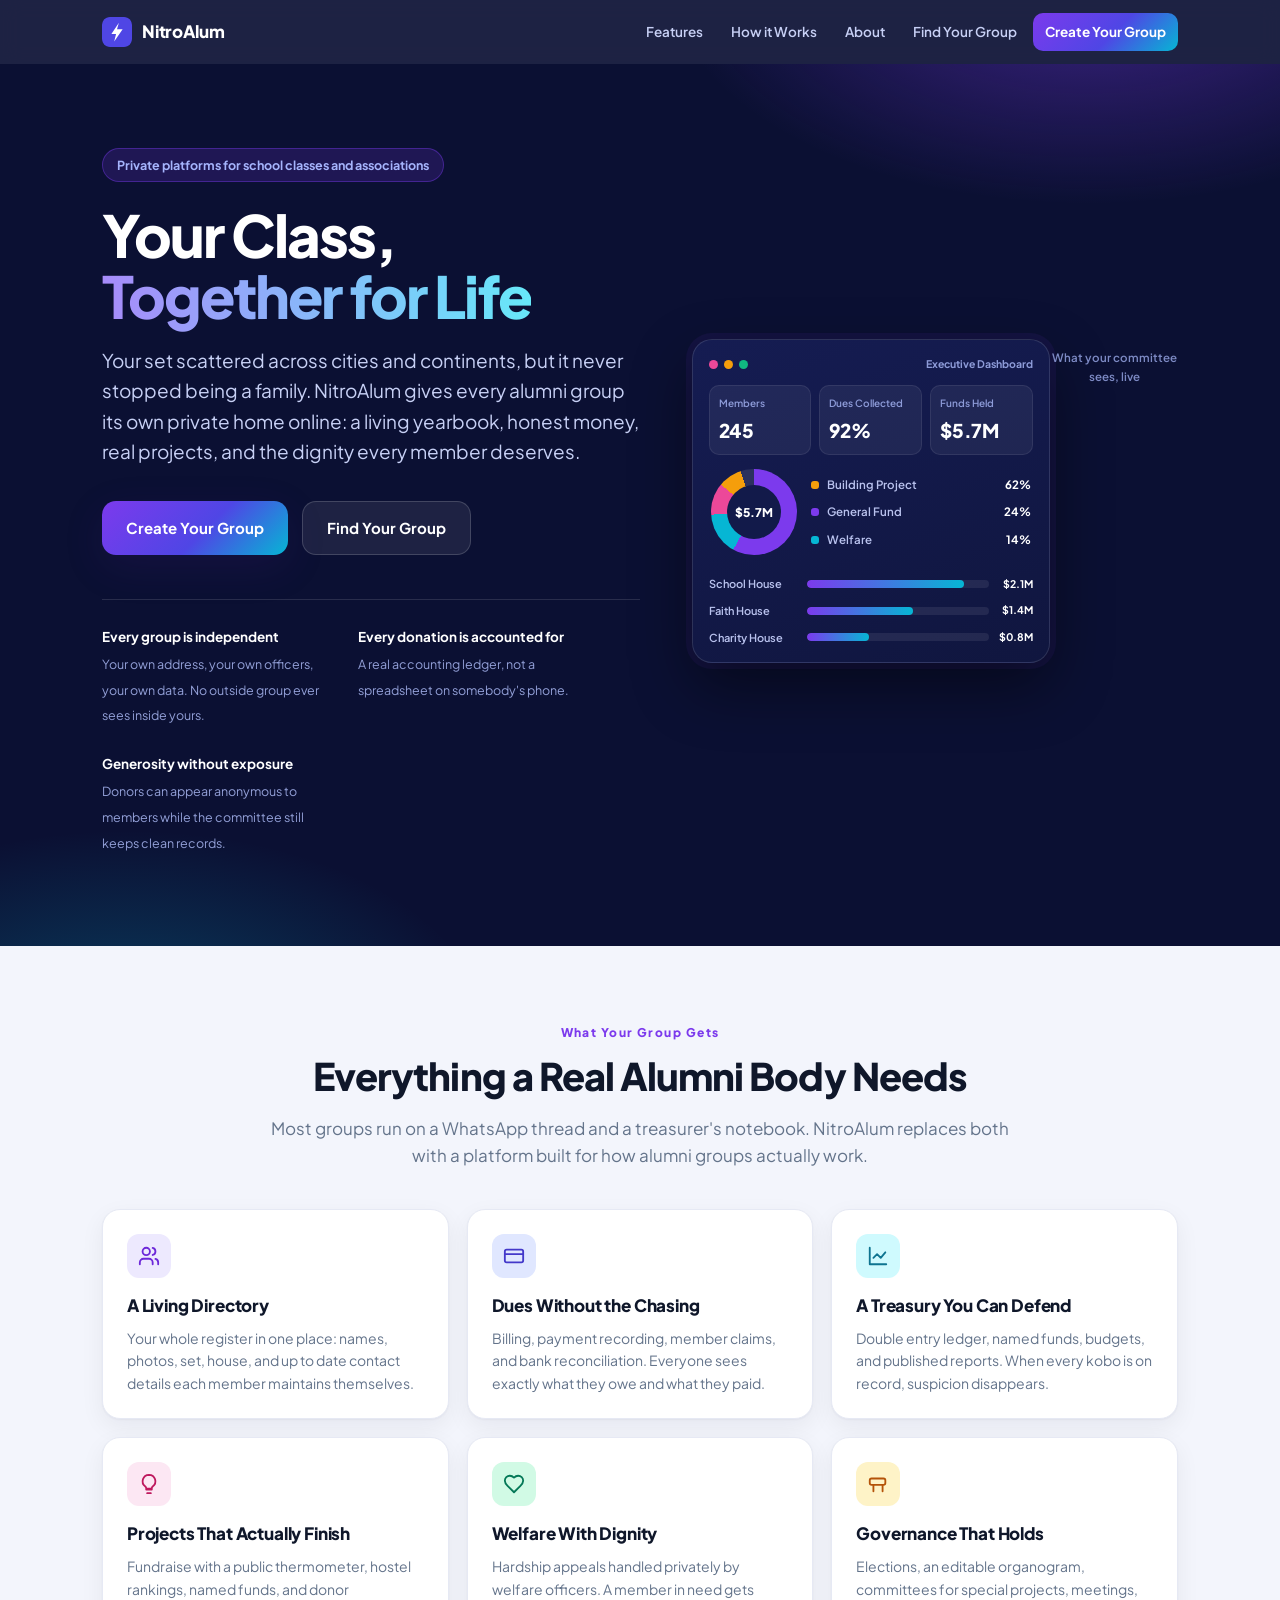
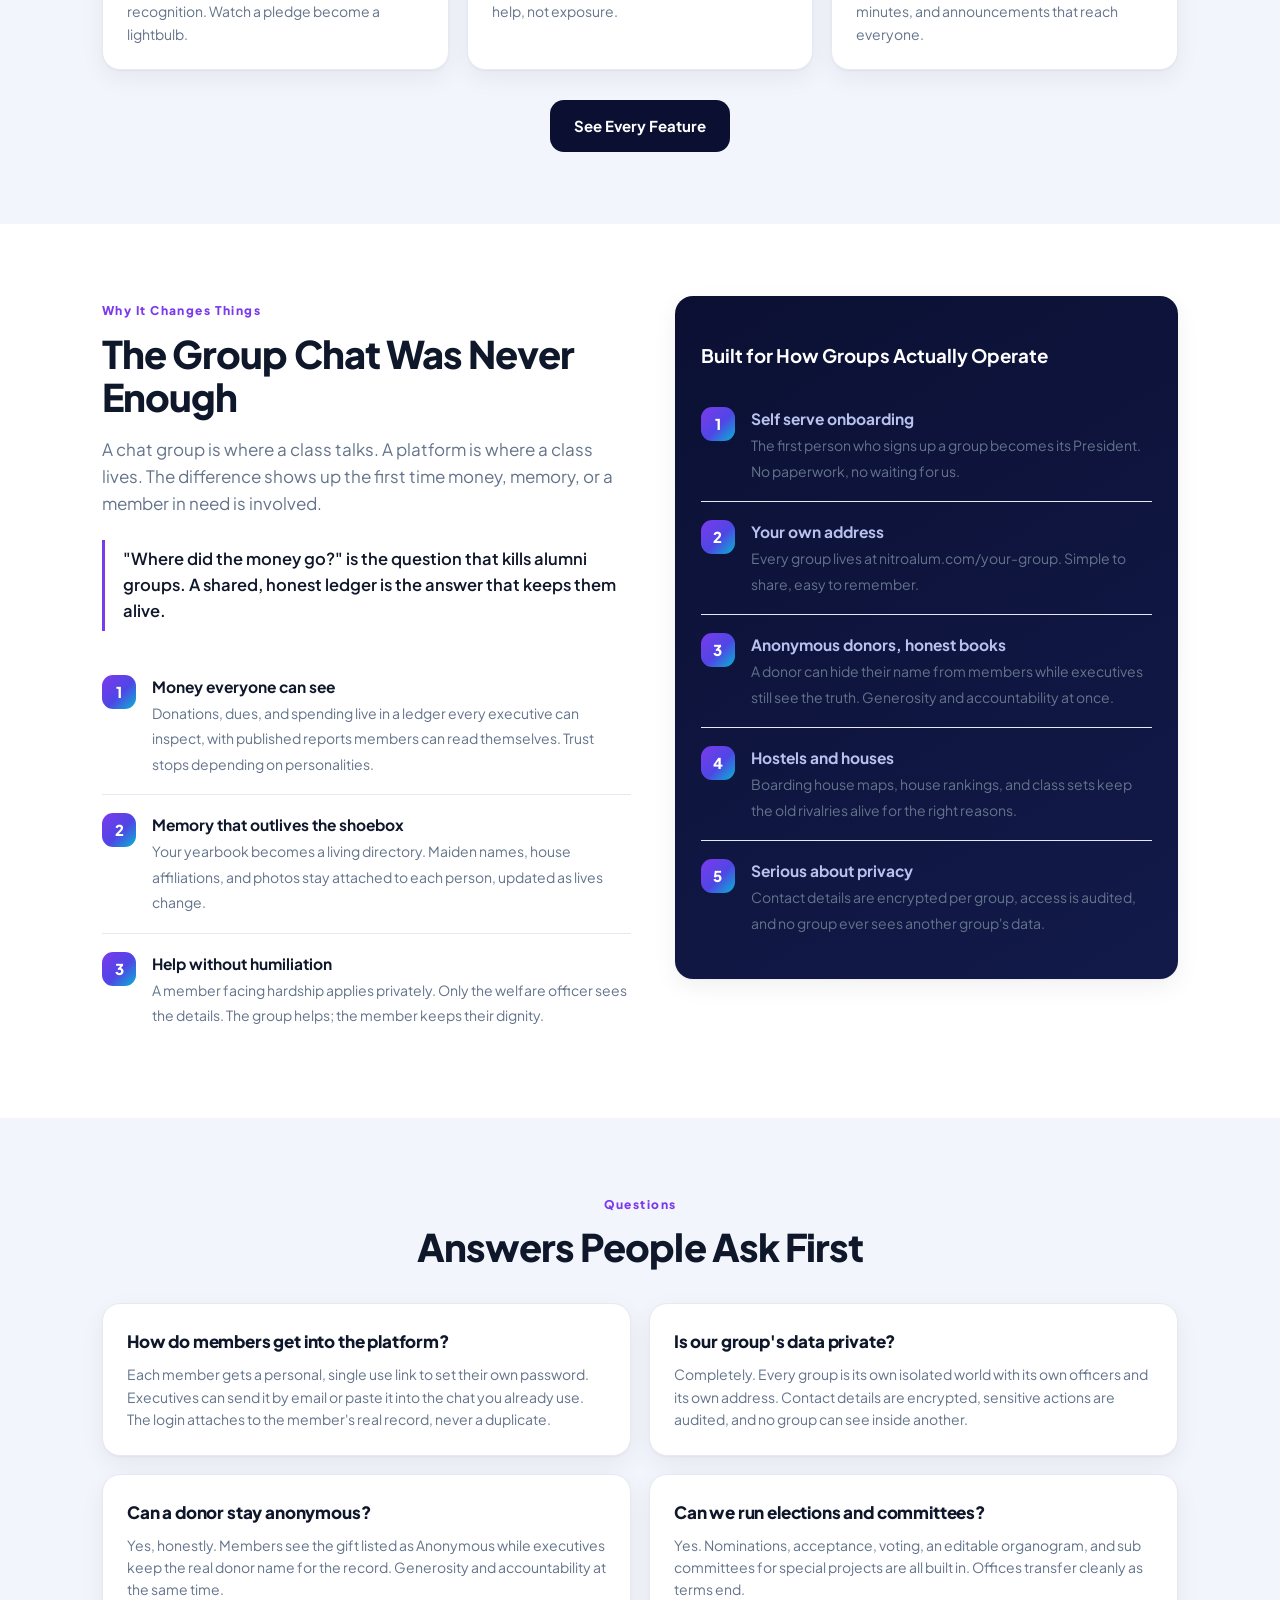
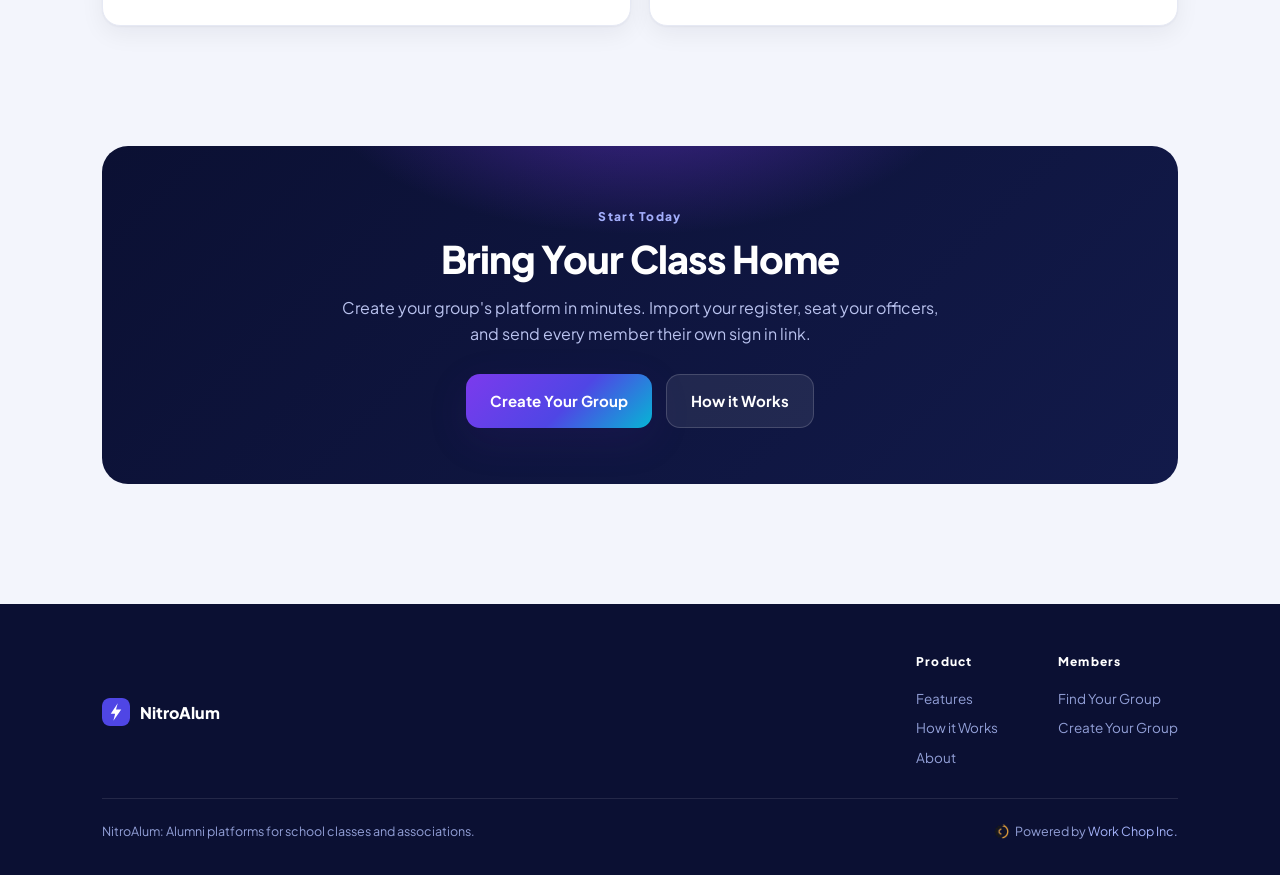
==== index.html @ c11e4234 "Version the stylesheet link so deploys bypass the browser cache" ====
<!DOCTYPE html>
<html lang="en">
<head>
  <meta charset="utf-8">
  <meta name="viewport" content="width=device-width, initial-scale=1">
  <meta name="theme-color" content="#0b1033">
  <meta name="author" content="Work Chop Inc">
  <title>NitroAlum - Alumni Platforms for School Classes and Associations</title>
  <meta name="description" content="NitroAlum gives every school class and alumni association its own private platform: member directory, dues and payments, a transparent treasury, project fundraising, welfare support, elections, and more.">
  <link rel="canonical" href="https://www.nitroalum.com/">
  <meta property="og:type" content="website">
  <meta property="og:title" content="NitroAlum - Your Class, Together for Life">
  <meta property="og:description" content="Every class and association gets its own private platform: directory, dues, transparent treasury, projects, welfare, elections, meetings.">
  <meta property="og:url" content="https://www.nitroalum.com/">
  <meta property="og:site_name" content="NitroAlum">
  <meta property="og:locale" content="en_US">
  <meta property="og:image" content="https://www.nitroalum.com/og-image.png">
  <meta property="og:image:width" content="1200">
  <meta property="og:image:height" content="630">
  <meta property="og:image:alt" content="NitroAlum - private alumni platforms for school classes and associations">
  <meta name="twitter:card" content="summary_large_image">
  <meta name="twitter:title" content="NitroAlum - Your Class, Together for Life">
  <meta name="twitter:description" content="Every class and association gets its own private platform: directory, dues, transparent treasury, projects, welfare, elections, meetings.">
  <meta name="twitter:image" content="https://www.nitroalum.com/og-image.png">
  <link rel="icon" href="brand/mark.svg" type="image/svg+xml">
  <link rel="icon" href="favicon-32.png" type="image/png" sizes="32x32">
  <link rel="apple-touch-icon" href="apple-touch-icon.png">
  <link rel="preload" href="fonts/plus-jakarta-sans-400.ttf" as="font" type="font/ttf" crossorigin>
  <link rel="preload" href="fonts/plus-jakarta-sans-800.ttf" as="font" type="font/ttf" crossorigin>
  <link rel="stylesheet" href="styles.css?v=26ef428">
  <script type="application/ld+json">
  {
    "@context": "https://schema.org",
    "@type": "SoftwareApplication",
    "name": "NitroAlum",
    "applicationCategory": "BusinessApplication",
    "operatingSystem": "Web",
    "url": "https://www.nitroalum.com/",
    "description": "A private alumni platform for school classes and associations: member directory, dues and payments, transparent treasury, project fundraising, welfare appeals, elections, meetings, and announcements.",
    "offers": { "@type": "Offer", "price": "0", "priceCurrency": "USD" },
    "creator": { "@type": "Organization", "name": "Work Chop Inc", "url": "https://www.eworkchop.com" }
  }
  </script>
  <script type="application/ld+json">
  {
    "@context": "https://schema.org",
    "@type": "FAQPage",
    "mainEntity": [
      {
        "@type": "Question",
        "name": "How do members get into the platform?",
        "acceptedAnswer": { "@type": "Answer", "text": "Each member gets a personal, single use link to set their own password. Executives can send it by email or paste it into the chat you already use. The login attaches to the member's real record, never a duplicate." }
      },
      {
        "@type": "Question",
        "name": "Is our group's data private?",
        "acceptedAnswer": { "@type": "Answer", "text": "Completely. Every group is its own isolated world with its own officers and its own address. Contact details are encrypted, sensitive actions are audited, and no group can see inside another." }
      },
      {
        "@type": "Question",
        "name": "Can a donor stay anonymous?",
        "acceptedAnswer": { "@type": "Answer", "text": "Yes, honestly. Members see the gift listed as Anonymous while executives keep the real donor name for the record. Generosity and accountability at the same time." }
      },
      {
        "@type": "Question",
        "name": "Can we run elections and committees?",
        "acceptedAnswer": { "@type": "Answer", "text": "Yes. Nominations, acceptance, voting, an editable organogram, and sub committees for special projects are all built in. Offices transfer cleanly as terms end." }
      }
    ]
  }
  </script>
</head>
<body>

<header class="site-head">
  <div class="wrap">
    <a class="brand" href="/"><img src="brand/mark.svg" alt="NitroAlum logo"><span>NitroAlum</span></a>
    <nav aria-label="Main">
      <a class="hide-sm" href="features.html">Features</a>
      <a class="hide-sm" href="get-started.html">How it Works</a>
      <a class="hide-sm" href="about.html">About</a>
      <a class="nav-find" href="https://nitroalum.com/">Find Your Group</a>
      <a class="cta" href="https://nitroalum.com/sign-up">Create Your Group</a>
    </nav>
  </div>
</header>

<main>
<section class="hero">
  <div class="wrap">
    <div class="hero-text">
      <span class="eyebrow">Private platforms for school classes and associations</span>
      <h1>Your Class, <span class="grad">Together for Life</span></h1>
      <p class="lede">
        Your set scattered across cities and continents, but it never stopped being
        a family. NitroAlum gives every alumni group its own private home online:
        a living yearbook, honest money, real projects, and the dignity every
        member deserves.
      </p>
      <div class="actions">
        <a class="btn primary" href="https://nitroalum.com/sign-up">Create Your Group</a>
        <a class="btn ghost" href="https://nitroalum.com/">Find Your Group</a>
      </div>
      <div class="proof">
        <div><b>Every group is independent</b><span>Your own address, your own officers, your own data. No outside group ever sees inside yours.</span></div>
        <div><b>Every donation is accounted for</b><span>A real accounting ledger, not a spreadsheet on somebody's phone.</span></div>
        <div><b>Generosity without exposure</b><span>Donors can appear anonymous to members while the committee still keeps clean records.</span></div>
      </div>
    </div>
    <div class="hero-visual" aria-hidden="true">
      <div class="mock">
        <div class="mock-head"><i></i><i></i><i></i><b>Executive Dashboard</b></div>
        <div class="mock-cards">
          <div class="mc"><em>Members</em><b>245</b></div>
          <div class="mc"><em>Dues Collected</em><b>92%</b></div>
          <div class="mc"><em>Funds Held</em><b>$5.7M</b></div>
        </div>
        <div class="mock-mid">
          <div class="mock-donut"><span>$5.7M</span></div>
          <div class="mock-funds">
            <div><i style="background:#f59e0b"></i><span>Building Project</span><b>62%</b></div>
            <div><i style="background:#7c3aed"></i><span>General Fund</span><b>24%</b></div>
            <div><i style="background:#06b6d4"></i><span>Welfare</span><b>14%</b></div>
          </div>
        </div>
        <div class="mock-ranks">
          <div class="mr"><span>School House</span><div class="mbar"><i style="--w:86%"></i></div><b>$2.1M</b></div>
          <div class="mr"><span>Faith House</span><div class="mbar"><i style="--w:58%"></i></div><b>$1.4M</b></div>
          <div class="mr"><span>Charity House</span><div class="mbar"><i style="--w:34%"></i></div><b>$0.8M</b></div>
        </div>
      </div>
      <p class="mock-cap">What your committee sees, live</p>
    </div>
  </div>
</section>

<section class="block">
  <div class="wrap">
    <div class="center">
      <span class="kicker">What Your Group Gets</span>
      <h2>Everything a Real Alumni Body Needs</h2>
      <p class="lede">Most groups run on a WhatsApp thread and a treasurer's notebook. NitroAlum replaces both with a platform built for how alumni groups actually work.</p>
    </div>
    <div class="grid cols3" style="margin-top:40px">
      <div class="fcard">
        <span class="chip t-violet"><svg viewBox="0 0 24 24" fill="none" stroke="currentColor" stroke-width="2" stroke-linecap="round" stroke-linejoin="round"><path d="M16 21v-2a4 4 0 0 0-4-4H6a4 4 0 0 0-4 4v2"/><circle cx="9" cy="7" r="4"/><path d="M22 21v-2a4 4 0 0 0-3-3.87"/><path d="M16 3.13a4 4 0 0 1 0 7.75"/></svg></span>
        <h3>A Living Directory</h3>
        <p>Your whole register in one place: names, photos, set, house, and up to date contact details each member maintains themselves.</p>
      </div>
      <div class="fcard">
        <span class="chip t-indigo"><svg viewBox="0 0 24 24" fill="none" stroke="currentColor" stroke-width="2" stroke-linecap="round" stroke-linejoin="round"><rect x="2" y="5" width="20" height="14" rx="2"/><path d="M2 10h20"/></svg></span>
        <h3>Dues Without the Chasing</h3>
        <p>Billing, payment recording, member claims, and bank reconciliation. Everyone sees exactly what they owe and what they paid.</p>
      </div>
      <div class="fcard">
        <span class="chip t-cyan"><svg viewBox="0 0 24 24" fill="none" stroke="currentColor" stroke-width="2" stroke-linecap="round" stroke-linejoin="round"><path d="M3 3v18h18"/><path d="M7 14l4-4 4 4 5-6"/></svg></span>
        <h3>A Treasury You Can Defend</h3>
        <p>Double entry ledger, named funds, budgets, and published reports. When every kobo is on record, suspicion disappears.</p>
      </div>
      <div class="fcard">
        <span class="chip t-pink"><svg viewBox="0 0 24 24" fill="none" stroke="currentColor" stroke-width="2" stroke-linecap="round" stroke-linejoin="round"><path d="M9 18h6"/><path d="M10 22h4"/><path d="M12 2a7 7 0 0 0-4 12.7c.6.5 1 1.4 1 2.3h6c0-.9.4-1.8 1-2.3A7 7 0 0 0 12 2z"/></svg></span>
        <h3>Projects That Actually Finish</h3>
        <p>Fundraise with a public thermometer, hostel rankings, named funds, and donor recognition. Watch a pledge become a lightbulb.</p>
      </div>
      <div class="fcard">
        <span class="chip t-green"><svg viewBox="0 0 24 24" fill="none" stroke="currentColor" stroke-width="2" stroke-linecap="round" stroke-linejoin="round"><path d="M19 14c1.5-1.5 3-3.2 3-5.5A5.5 5.5 0 0 0 16.5 3c-1.8 0-3 .5-4.5 2-1.5-1.5-2.7-2-4.5-2A5.5 5.5 0 0 0 2 8.5c0 2.3 1.5 4 3 5.5l7 7z"/></svg></span>
        <h3>Welfare With Dignity</h3>
        <p>Hardship appeals handled privately by welfare officers. A member in need gets help, not exposure.</p>
      </div>
      <div class="fcard">
        <span class="chip t-amber"><svg viewBox="0 0 24 24" fill="none" stroke="currentColor" stroke-width="2" stroke-linecap="round" stroke-linejoin="round"><path d="M18 6H5a2 2 0 0 0-2 2v3a2 2 0 0 0 2 2h13a2 2 0 0 0 2-2V8a2 2 0 0 0-2-2z"/><path d="M7 13v7"/><path d="M17 13v7"/></svg></span>
        <h3>Governance That Holds</h3>
        <p>Elections, an editable organogram, committees for special projects, meetings, minutes, and announcements that reach everyone.</p>
      </div>
    </div>
    <div class="center" style="margin-top:30px">
      <a class="btn dark" href="features.html">See Every Feature</a>
    </div>
  </div>
</section>

<section class="block" style="background:#fff">
  <div class="wrap split">
    <div>
      <span class="kicker">Why It Changes Things</span>
      <h2>The Group Chat Was Never Enough</h2>
      <p class="lede">A chat group is where a class talks. A platform is where a class lives. The difference shows up the first time money, memory, or a member in need is involved.</p>
      <div class="quote">"Where did the money go?" is the question that kills alumni groups. A shared, honest ledger is the answer that keeps them alive.</div>
      <ul class="steps">
        <li><div><b>Money everyone can see</b><span>Donations, dues, and spending live in a ledger every executive can inspect, with published reports members can read themselves. Trust stops depending on personalities.</span></div></li>
        <li><div><b>Memory that outlives the shoebox</b><span>Your yearbook becomes a living directory. Maiden names, house affiliations, and photos stay attached to each person, updated as lives change.</span></div></li>
        <li><div><b>Help without humiliation</b><span>A member facing hardship applies privately. Only the welfare officer sees the details. The group helps; the member keeps their dignity.</span></div></li>
      </ul>
    </div>
    <div class="panel navy">
      <h3>Built for How Groups Actually Operate</h3>
      <ul class="steps" style="margin-top:14px">
        <li><div><b>Self serve onboarding</b><span>The first person who signs up a group becomes its President. No paperwork, no waiting for us.</span></div></li>
        <li><div><b>Your own address</b><span>Every group lives at nitroalum.com/your-group. Simple to share, easy to remember.</span></div></li>
        <li><div><b>Anonymous donors, honest books</b><span>A donor can hide their name from members while executives still see the truth. Generosity and accountability at once.</span></div></li>
        <li><div><b>Hostels and houses</b><span>Boarding house maps, house rankings, and class sets keep the old rivalries alive for the right reasons.</span></div></li>
        <li><div><b>Serious about privacy</b><span>Contact details are encrypted per group, access is audited, and no group ever sees another group's data.</span></div></li>
      </ul>
    </div>
  </div>
</section>

<section class="block">
  <div class="wrap">
    <div class="center">
      <span class="kicker">Questions</span>
      <h2>Answers People Ask First</h2>
    </div>
    <div class="grid cols2" style="margin-top:34px">
      <div class="fcard">
        <h3>How do members get into the platform?</h3>
        <p>Each member gets a personal, single use link to set their own password. Executives can send it by email or paste it into the chat you already use. The login attaches to the member's real record, never a duplicate.</p>
      </div>
      <div class="fcard">
        <h3>Is our group's data private?</h3>
        <p>Completely. Every group is its own isolated world with its own officers and its own address. Contact details are encrypted, sensitive actions are audited, and no group can see inside another.</p>
      </div>
      <div class="fcard">
        <h3>Can a donor stay anonymous?</h3>
        <p>Yes, honestly. Members see the gift listed as Anonymous while executives keep the real donor name for the record. Generosity and accountability at the same time.</p>
      </div>
      <div class="fcard">
        <h3>Can we run elections and committees?</h3>
        <p>Yes. Nominations, acceptance, voting, an editable organogram, and sub committees for special projects are all built in. Offices transfer cleanly as terms end.</p>
      </div>
    </div>
  </div>
</section>

<section class="block tight">
  <div class="wrap">
    <div class="band">
      <span class="kicker" style="color:#a5b4fc">Start Today</span>
      <h2>Bring Your Class Home</h2>
      <p>Create your group's platform in minutes. Import your register, seat your officers, and send every member their own sign in link.</p>
      <div class="actions">
        <a class="btn primary" href="https://nitroalum.com/sign-up">Create Your Group</a>
        <a class="btn ghost" href="get-started.html">How it Works</a>
      </div>
    </div>
  </div>
</section>
</main>

<footer class="site-foot">
  <div class="wrap">
    <div class="top">
      <div class="fbrand"><img src="brand/mark.svg" alt=""><span>NitroAlum</span></div>
      <div class="cols">
        <div>
          <h4>Product</h4>
          <ul>
            <li><a href="features.html">Features</a></li>
            <li><a href="get-started.html">How it Works</a></li>
            <li><a href="about.html">About</a></li>
          </ul>
        </div>
        <div>
          <h4>Members</h4>
          <ul>
            <li><a href="https://nitroalum.com/">Find Your Group</a></li>
            <li><a href="https://nitroalum.com/sign-up">Create Your Group</a></li>
          </ul>
        </div>
      </div>
    </div>
    <div class="legal">
      <span>NitroAlum: Alumni platforms for school classes and associations.</span>
      <span class="pow"><img src="brand/workchop-mark.png" alt="Work Chop mark"> Powered by <a href="https://www.eworkchop.com" rel="noopener">Work Chop Inc.</a></span>
    </div>
  </div>
</footer>

</body>
</html>
---- styles.css ----
/* NitroAlum marketing site - shared styles. Plain CSS, no build. */
@font-face {
  font-family: "Plus Jakarta Sans";
  src: url("fonts/plus-jakarta-sans-400.ttf") format("truetype");
  font-weight: 400;
  font-display: swap;
}
@font-face {
  font-family: "Plus Jakarta Sans";
  src: url("fonts/plus-jakarta-sans-500.ttf") format("truetype");
  font-weight: 500;
  font-display: swap;
}
@font-face {
  font-family: "Plus Jakarta Sans";
  src: url("fonts/plus-jakarta-sans-600.ttf") format("truetype");
  font-weight: 600;
  font-display: swap;
}
@font-face {
  font-family: "Plus Jakarta Sans";
  src: url("fonts/plus-jakarta-sans-700.ttf") format("truetype");
  font-weight: 700;
  font-display: swap;
}
@font-face {
  font-family: "Plus Jakarta Sans";
  src: url("fonts/plus-jakarta-sans-800.ttf") format("truetype");
  font-weight: 800;
  font-display: swap;
}

:root {
  --navy: #0b1033;
  --navy-2: #121a4a;
  --ink: #0f172a;
  --muted: #64748b;
  --line: #e6e9f4;
  --bg: #f3f5fc;
  --card: #ffffff;
  --violet: #7c3aed;
  --indigo: #4f46e5;
  --cyan: #06b6d4;
  --pink: #ec4899;
  --green: #10b981;
  --amber: #f59e0b;
  --grad: linear-gradient(135deg, #7c3aed, #4f46e5 55%, #06b6d4);
  --r: 18px;
  --shadow: 0 1px 2px rgb(15 23 42 / 0.04), 0 8px 24px rgb(15 23 42 / 0.06);
  --shadow-lg: 0 12px 40px rgb(76 29 149 / 0.14);
}

* { box-sizing: border-box; }
html { scroll-behavior: smooth; }
body {
  margin: 0;
  font-family: "Plus Jakarta Sans", system-ui, -apple-system, "Segoe UI", sans-serif;
  color: var(--ink);
  background: var(--bg);
  line-height: 1.6;
  -webkit-font-smoothing: antialiased;
}
img { max-width: 100%; }
a { color: var(--indigo); }

.wrap { max-width: 1120px; margin: 0 auto; padding: 0 22px; }

/* ---------- Header ---------- */
.site-head {
  position: sticky;
  top: 0;
  z-index: 50;
  background: rgb(11 16 51 / 0.92);
  backdrop-filter: blur(10px);
}
.site-head .wrap {
  display: flex;
  align-items: center;
  gap: 22px;
  height: 64px;
}
.site-head .brand {
  display: flex;
  align-items: center;
  gap: 10px;
  color: #fff;
  text-decoration: none;
  font-weight: 800;
  font-size: 17px;
  letter-spacing: -0.01em;
}
.site-head .brand img { width: 30px; height: 30px; border-radius: 8px; }
.site-head nav {
  display: flex;
  align-items: center;
  gap: 4px;
  margin-left: auto;
}
.site-head nav a {
  color: #c7d0f5;
  text-decoration: none;
  font-size: 13.5px;
  font-weight: 600;
  padding: 8px 12px;
  border-radius: 10px;
}
.site-head nav a:hover { color: #fff; background: rgb(255 255 255 / 0.08); }
.site-head .cta {
  background: var(--grad);
  color: #fff !important;
  font-weight: 700;
}
.site-head .cta:hover { opacity: 0.92; background: var(--grad); }

/* ---------- Hero ---------- */
.hero {
  background: var(--navy);
  color: #fff;
  position: relative;
  overflow: hidden;
}
.hero::before {
  content: "";
  position: absolute;
  inset: 0;
  background:
    radial-gradient(700px 380px at 85% -10%, rgb(124 58 237 / 0.45), transparent 60%),
    radial-gradient(600px 340px at 10% 110%, rgb(6 182 212 / 0.28), transparent 60%);
  pointer-events: none;
}
.hero .wrap { position: relative; padding: 84px 22px 92px; }
.hero .eyebrow {
  display: inline-flex;
  align-items: center;
  gap: 8px;
  font-size: 12.5px;
  font-weight: 700;
  color: #a5b4fc;
  background: rgb(124 58 237 / 0.18);
  border: 1px solid rgb(124 58 237 / 0.4);
  padding: 6px 14px;
  border-radius: 99px;
}
.hero h1 {
  font-size: clamp(34px, 5.4vw, 58px);
  line-height: 1.06;
  letter-spacing: -0.035em;
  font-weight: 800;
  margin: 22px 0 18px;
  max-width: 16ch;
}
.hero h1 .grad {
  background: linear-gradient(90deg, #a78bfa, #67e8f9);
  -webkit-background-clip: text;
  background-clip: text;
  color: transparent;
}
.hero p.lede {
  font-size: clamp(16px, 2vw, 19px);
  color: #c7d0f5;
  max-width: 56ch;
  margin: 0 0 34px;
}
.hero .actions { display: flex; flex-wrap: wrap; gap: 14px; }
.btn {
  display: inline-flex;
  align-items: center;
  gap: 8px;
  padding: 14px 24px;
  border-radius: 14px;
  font-size: 15px;
  font-weight: 700;
  text-decoration: none;
  border: none;
  cursor: pointer;
}
.btn.primary { background: var(--grad); color: #fff; box-shadow: var(--shadow-lg); }
.btn.primary:hover { filter: brightness(1.07); }
.btn.ghost { background: rgb(255 255 255 / 0.08); color: #fff; border: 1px solid rgb(255 255 255 / 0.16); }
.btn.ghost:hover { background: rgb(255 255 255 / 0.14); }
.btn.dark { background: var(--navy); color: #fff; }
.btn.outline { background: #fff; color: var(--indigo); border: 1.5px solid #c7d2fe; }
.hero .proof {
  display: flex;
  flex-wrap: wrap;
  gap: 26px;
  margin-top: 44px;
  padding-top: 26px;
  border-top: 1px solid rgb(255 255 255 / 0.12);
}
.hero .proof div { max-width: 230px; }
.hero .proof b { display: block; font-size: 13.5px; color: #fff; margin-bottom: 3px; }
.hero .proof span { font-size: 12.5px; color: #93a0d8; }

/* ---------- Sections ---------- */
section.block { padding: 72px 0; }
section.block.tight { padding: 48px 0; }
.kicker {
  font-size: 12px;
  font-weight: 800;
  letter-spacing: 0.12em;
  color: var(--violet);
}
h2 {
  font-size: clamp(26px, 3.6vw, 38px);
  line-height: 1.15;
  letter-spacing: -0.025em;
  font-weight: 800;
  margin: 10px 0 14px;
}
.lede { font-size: 17px; color: var(--muted); max-width: 62ch; }
.center { text-align: center; }
.center .lede { margin-left: auto; margin-right: auto; }

/* ---------- Feature grid ---------- */
.grid { display: grid; gap: 18px; }
.grid.cols3 { grid-template-columns: repeat(3, 1fr); }
.grid.cols2 { grid-template-columns: repeat(2, 1fr); }
.fcard {
  background: var(--card);
  border: 1px solid var(--line);
  border-radius: var(--r);
  padding: 24px;
  box-shadow: var(--shadow);
}
.fcard .chip {
  width: 44px;
  height: 44px;
  border-radius: 12px;
  display: inline-flex;
  align-items: center;
  justify-content: center;
  margin-bottom: 14px;
}
.fcard .chip svg { width: 22px; height: 22px; }
.fcard h3 { font-size: 17px; font-weight: 800; letter-spacing: -0.01em; margin: 0 0 8px; }
.fcard p { font-size: 14px; color: var(--muted); margin: 0; }
.fcard ul { margin: 10px 0 0; padding: 0; list-style: none; }
.fcard ul li {
  font-size: 13.5px;
  color: var(--muted);
  padding: 5px 0 5px 20px;
  position: relative;
}
.fcard ul li::before {
  content: "";
  position: absolute;
  left: 0;
  top: 12px;
  width: 9px;
  height: 9px;
  border-radius: 3px;
  background: var(--grad);
}

/* chip tints */
.t-violet { background: #ede9fe; color: #6d28d9; }
.t-indigo { background: #e0e7ff; color: #4338ca; }
.t-cyan { background: #cffafe; color: #0e7490; }
.t-pink { background: #fce7f3; color: #be185d; }
.t-green { background: #d1fae5; color: #047857; }
.t-amber { background: #fef3c7; color: #b45309; }
.t-blue { background: #dbeafe; color: #1d4ed8; }
.t-red { background: #fee2e2; color: #b91c1c; }

/* ---------- Story / split ---------- */
.split { display: grid; grid-template-columns: 1.05fr 1fr; gap: 44px; align-items: start; }
.panel {
  background: var(--card);
  border: 1px solid var(--line);
  border-radius: var(--r);
  box-shadow: var(--shadow);
  padding: 26px;
}
.panel.navy {
  background: linear-gradient(150deg, var(--navy), var(--navy-2));
  border: none;
  color: #fff;
}
.panel.navy h3 { color: #fff; }
.panel.navy p, .panel.navy li { color: #b9c2ee; }
.quote {
  border-left: 3px solid var(--violet);
  padding: 6px 0 6px 18px;
  margin: 22px 0;
  font-size: 16.5px;
  font-weight: 600;
  color: var(--ink);
}
.steps { counter-reset: step; margin: 26px 0 0; padding: 0; list-style: none; }
.steps li {
  counter-increment: step;
  display: flex;
  gap: 16px;
  padding: 18px 0;
  border-bottom: 1px solid var(--line);
}
.steps li:last-child { border-bottom: none; }
.steps li::before {
  content: counter(step);
  flex: none;
  width: 34px;
  height: 34px;
  border-radius: 11px;
  background: var(--grad);
  color: #fff;
  font-weight: 800;
  font-size: 15px;
  display: inline-flex;
  align-items: center;
  justify-content: center;
}
.steps b { display: block; font-size: 15.5px; }
.steps span { font-size: 14px; color: var(--muted); }

/* ---------- CTA band ---------- */
.band {
  background: linear-gradient(135deg, var(--navy), var(--navy-2));
  border-radius: 26px;
  color: #fff;
  padding: 56px 40px;
  text-align: center;
  position: relative;
  overflow: hidden;
}
.band::before {
  content: "";
  position: absolute;
  inset: 0;
  background: radial-gradient(500px 240px at 50% -20%, rgb(124 58 237 / 0.5), transparent 65%);
  pointer-events: none;
}
.band h2 { color: #fff; position: relative; }
.band p { color: #b9c2ee; position: relative; max-width: 52ch; margin: 0 auto 28px; }
.band .actions { display: flex; justify-content: center; gap: 14px; flex-wrap: wrap; position: relative; }

/* ---------- Footer ---------- */
.site-foot {
  background: var(--navy);
  color: #93a0d8;
  padding: 48px 0 34px;
  margin-top: 72px;
}
.site-foot .top {
  display: flex;
  flex-wrap: wrap;
  gap: 34px;
  padding-bottom: 26px;
  border-bottom: 1px solid rgb(255 255 255 / 0.1);
}
.site-foot .fbrand { display: flex; align-items: center; gap: 10px; color: #fff; font-weight: 800; }
.site-foot .fbrand img { width: 28px; height: 28px; border-radius: 8px; }
.site-foot .cols { display: flex; gap: 60px; margin-left: auto; flex-wrap: wrap; }
.site-foot h4 { color: #fff; font-size: 12px; font-weight: 800; letter-spacing: 0.1em; margin: 0 0 12px; }
.site-foot ul { margin: 0; padding: 0; list-style: none; }
.site-foot ul a {
  color: #93a0d8;
  text-decoration: none;
  font-size: 13.5px;
  display: inline-block;
  padding: 4px 0;
}
.site-foot ul a:hover { color: #fff; }
.site-foot .legal {
  display: flex;
  flex-wrap: wrap;
  justify-content: space-between;
  gap: 10px;
  padding-top: 22px;
  font-size: 12.5px;
}
.site-foot .legal a { color: #a5b4fc; text-decoration: none; }
.site-foot .legal a:hover { color: #fff; }

/* ---------- Sub page hero ---------- */
.page-hero { background: var(--navy); color: #fff; padding: 64px 0; position: relative; overflow: hidden; }
.page-hero::before {
  content: "";
  position: absolute;
  inset: 0;
  background: radial-gradient(560px 300px at 80% -10%, rgb(124 58 237 / 0.4), transparent 60%);
  pointer-events: none;
}
.page-hero .wrap { position: relative; }
.page-hero h1 { font-size: clamp(30px, 4.4vw, 44px); letter-spacing: -0.03em; font-weight: 800; margin: 0 0 12px; }
.page-hero p { color: #c7d0f5; font-size: 16.5px; max-width: 60ch; margin: 0; }

/* ---------- Feature detail blocks ---------- */
.fblock { display: grid; grid-template-columns: 56px 1fr; gap: 20px; padding: 30px 0; border-bottom: 1px solid var(--line); }
.fblock:last-child { border-bottom: none; }
.fblock .chip { width: 52px; height: 52px; border-radius: 14px; display: inline-flex; align-items: center; justify-content: center; }
.fblock .chip svg { width: 25px; height: 25px; }
.fblock h3 { margin: 2px 0 8px; font-size: 19px; font-weight: 800; letter-spacing: -0.01em; }
.fblock p { margin: 0 0 8px; font-size: 15px; color: var(--muted); }
.fblock ul { margin: 8px 0 0; padding: 0; list-style: none; columns: 2; column-gap: 40px; }
.fblock ul li { font-size: 14px; color: var(--muted); padding: 4px 0 4px 20px; position: relative; break-inside: avoid; }
.fblock ul li::before { content: ""; position: absolute; left: 0; top: 11px; width: 9px; height: 9px; border-radius: 3px; background: var(--grad); }

/* ---------- Tables ---------- */
table.plain { width: 100%; border-collapse: collapse; font-size: 14.5px; }
table.plain th { text-align: left; font-size: 12px; color: var(--muted); padding: 10px 14px; border-bottom: 1px solid var(--line); }
table.plain td { padding: 12px 14px; border-bottom: 1px solid var(--line); }
table.plain tr:last-child td { border-bottom: none; }

/* ---------- Responsive ---------- */
@media (max-width: 900px) {
  .grid.cols3 { grid-template-columns: 1fr 1fr; }
  .split { grid-template-columns: 1fr; }
  .fblock ul { columns: 1; }
}
@media (max-width: 600px) {
  .grid.cols3, .grid.cols2 { grid-template-columns: 1fr; }
  .site-head .wrap { flex-wrap: wrap; row-gap: 12px; height: auto; padding-top: 14px; padding-bottom: 14px; }
  .site-head nav {
    order: 3;
    width: 100%;
    gap: 10px;
  }
  .site-head nav a.hide-sm { display: none; }
  .site-head nav a {
    flex: 1;
    text-align: center;
    font-size: 13px;
    font-weight: 700;
    padding: 10px 12px;
    border-radius: 10px;
    white-space: nowrap;
  }
  .site-head nav .nav-find {
    border: 1px solid rgb(255 255 255 / 0.25);
    color: #e3e8ff;
  }
  .hero .wrap { padding: 60px 22px 70px; }
  .band { padding: 44px 24px; }
}
@media (prefers-reduced-motion: reduce) {
  html { scroll-behavior: auto; }
}

/* ---------- Hero visual (mock dashboard) ---------- */
@media (min-width: 981px) {
  .hero .wrap {
    display: grid;
    grid-template-columns: 1.05fr 0.95fr;
    gap: 52px;
    align-items: center;
  }
}
.hero-visual { display: flex; justify-content: center; }
.mock {
  width: 100%;
  max-width: 440px;
  background: linear-gradient(160deg, #151c52, #10163f);
  border: 1px solid rgb(255 255 255 / 0.12);
  border-radius: 20px;
  padding: 16px;
  box-shadow: 0 24px 60px rgb(0 0 0 / 0.45), 0 0 0 6px rgb(124 58 237 / 0.08);
}
.mock-head { display: flex; align-items: center; gap: 6px; padding-bottom: 12px; }
.mock-head i { width: 9px; height: 9px; border-radius: 50%; background: rgb(255 255 255 / 0.18); }
.mock-head i:first-child { background: var(--pink); }
.mock-head i:nth-child(2) { background: var(--amber); }
.mock-head i:nth-child(3) { background: var(--green); }
.mock-head b { margin-left: auto; width: 90px; height: 10px; border-radius: 5px; background: rgb(255 255 255 / 0.1); }
.mock-cards { display: grid; grid-template-columns: repeat(3, 1fr); gap: 8px; }
.mc {
  background: rgb(255 255 255 / 0.06);
  border: 1px solid rgb(255 255 255 / 0.08);
  border-radius: 10px;
  padding: 9px;
}
.mc em { display: block; height: 7px; width: 55%; border-radius: 4px; background: rgb(255 255 255 / 0.14); }
.mc b { display: block; height: 14px; width: 80%; margin: 7px 0; border-radius: 5px; background: linear-gradient(90deg, #8b5cf6, #22d3ee); }
.mc em.s { width: 40%; }
.mock-mid { display: flex; align-items: center; gap: 14px; padding: 14px 2px; }
.mock-donut {
  width: 86px; height: 86px; flex: none; border-radius: 50%;
  background: conic-gradient(#7c3aed 0 58%, #06b6d4 58% 74%, #ec4899 74% 86%, #f59e0b 86% 95%, rgb(255 255 255 / 0.1) 95% 100%);
  display: flex; align-items: center; justify-content: center;
}
.mock-donut span {
  width: 54px; height: 54px; border-radius: 50%; background: #121a4a;
  display: flex; align-items: center; justify-content: center;
}
.mock-donut span::after { content: ""; width: 26px; height: 7px; border-radius: 4px; background: rgb(255 255 255 / 0.25); }
.mock-lines { flex: 1; display: flex; flex-direction: column; gap: 8px; }
.mock-lines i { height: 8px; border-radius: 4px; background: rgb(255 255 255 / 0.12); width: var(--w); }
.mock-bars { display: flex; flex-direction: column; gap: 8px; padding-top: 4px; }
.mbar { height: 8px; border-radius: 4px; background: rgb(255 255 255 / 0.08); overflow: hidden; }
.mbar i { display: block; height: 100%; border-radius: 4px; width: var(--w); }
@media (max-width: 980px) {
  .hero-visual { margin-top: 36px; }
  .mock { max-width: 480px; }
}
@media (max-width: 560px) {
  .mock-cards { grid-template-columns: 1fr 1fr; }
}

/* ---------- Footer vendor mark ---------- */
.site-foot .pow img {
  width: 15px;
  height: 15px;
  border-radius: 4px;
  vertical-align: -3px;
  margin-right: 4px;
}

/* Labeled mock dashboard - replaces skeleton styling */
.mc em { height: auto; width: auto; background: none; font-style: normal; font-size: 10px; font-weight: 600; color: #8d9bd8; }
.mc b { height: auto; width: auto; margin: 4px 0 0; background: none; font-size: 19px; font-weight: 800; color: #fff; letter-spacing: -0.02em; }
.mc em.s { width: auto; }
.mock-head b { width: auto; height: auto; margin-left: auto; background: none; font-size: 10.5px; font-weight: 700; color: #8d9bd8; }
.mock-funds { flex: 1; display: flex; flex-direction: column; gap: 9px; }
.mock-funds div { display: flex; align-items: center; gap: 8px; font-size: 11.5px; }
.mock-funds i { width: 8px; height: 8px; border-radius: 3px; flex: none; }
.mock-funds span { flex: 1; color: #b9c2ee; font-weight: 600; }
.mock-funds b { color: #fff; font-weight: 700; font-size: 11.5px; }
.mock-donut span { font-size: 12px; font-weight: 800; color: #fff; }
.mock-donut span::after { display: none; }
.mock-ranks { display: flex; flex-direction: column; gap: 9px; padding-top: 6px; }
.mr { display: flex; align-items: center; gap: 10px; font-size: 11px; }
.mr span { width: 88px; flex: none; color: #b9c2ee; font-weight: 600; }
.mr .mbar { flex: 1; }
.mr b { color: #fff; font-weight: 700; font-size: 10.5px; min-width: 34px; text-align: right; }
.mock-cap { text-align: center; font-size: 11.5px; color: #7d8ac4; margin: 10px 0 0; font-weight: 600; }
.mr .mbar i { background: linear-gradient(90deg, #7c3aed, #06b6d4); }
.lede .inline-mark {
  height: 1.15em;
  border-radius: 4px;
  vertical-align: -0.22em;
}
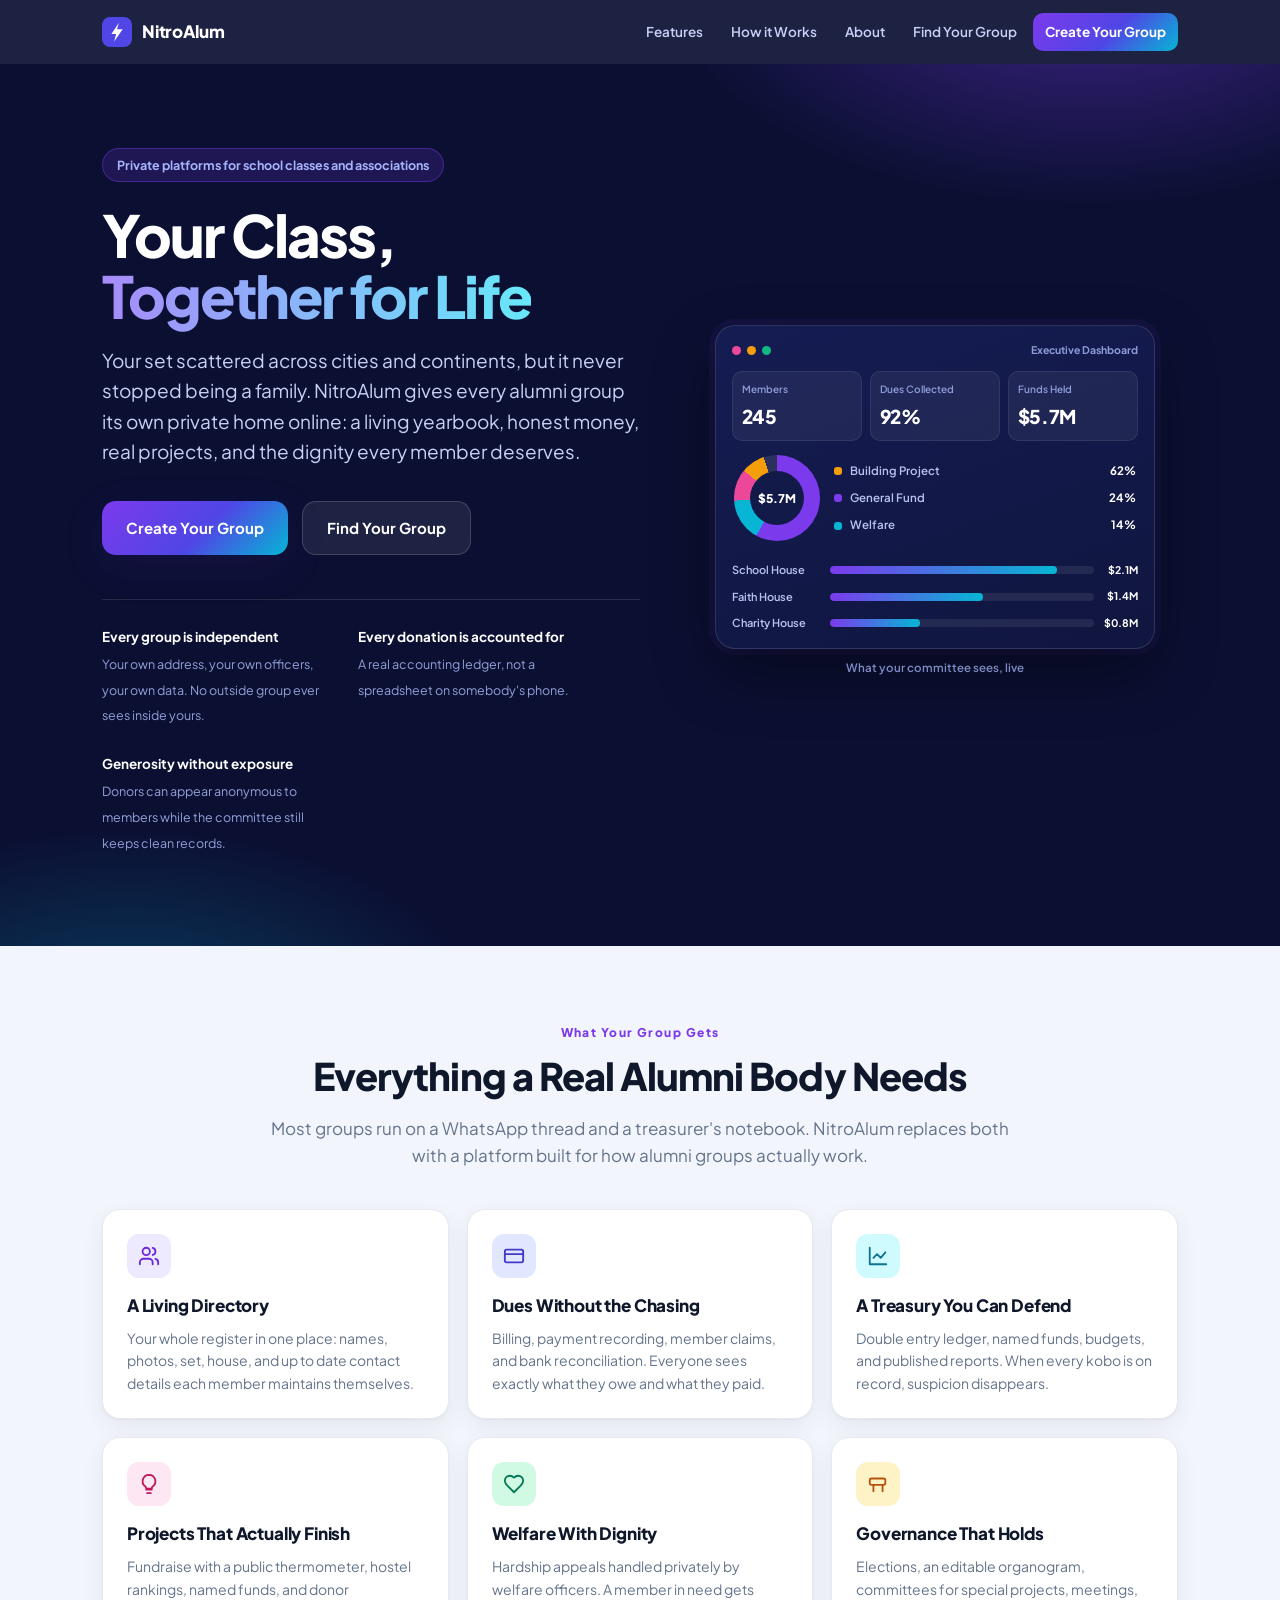
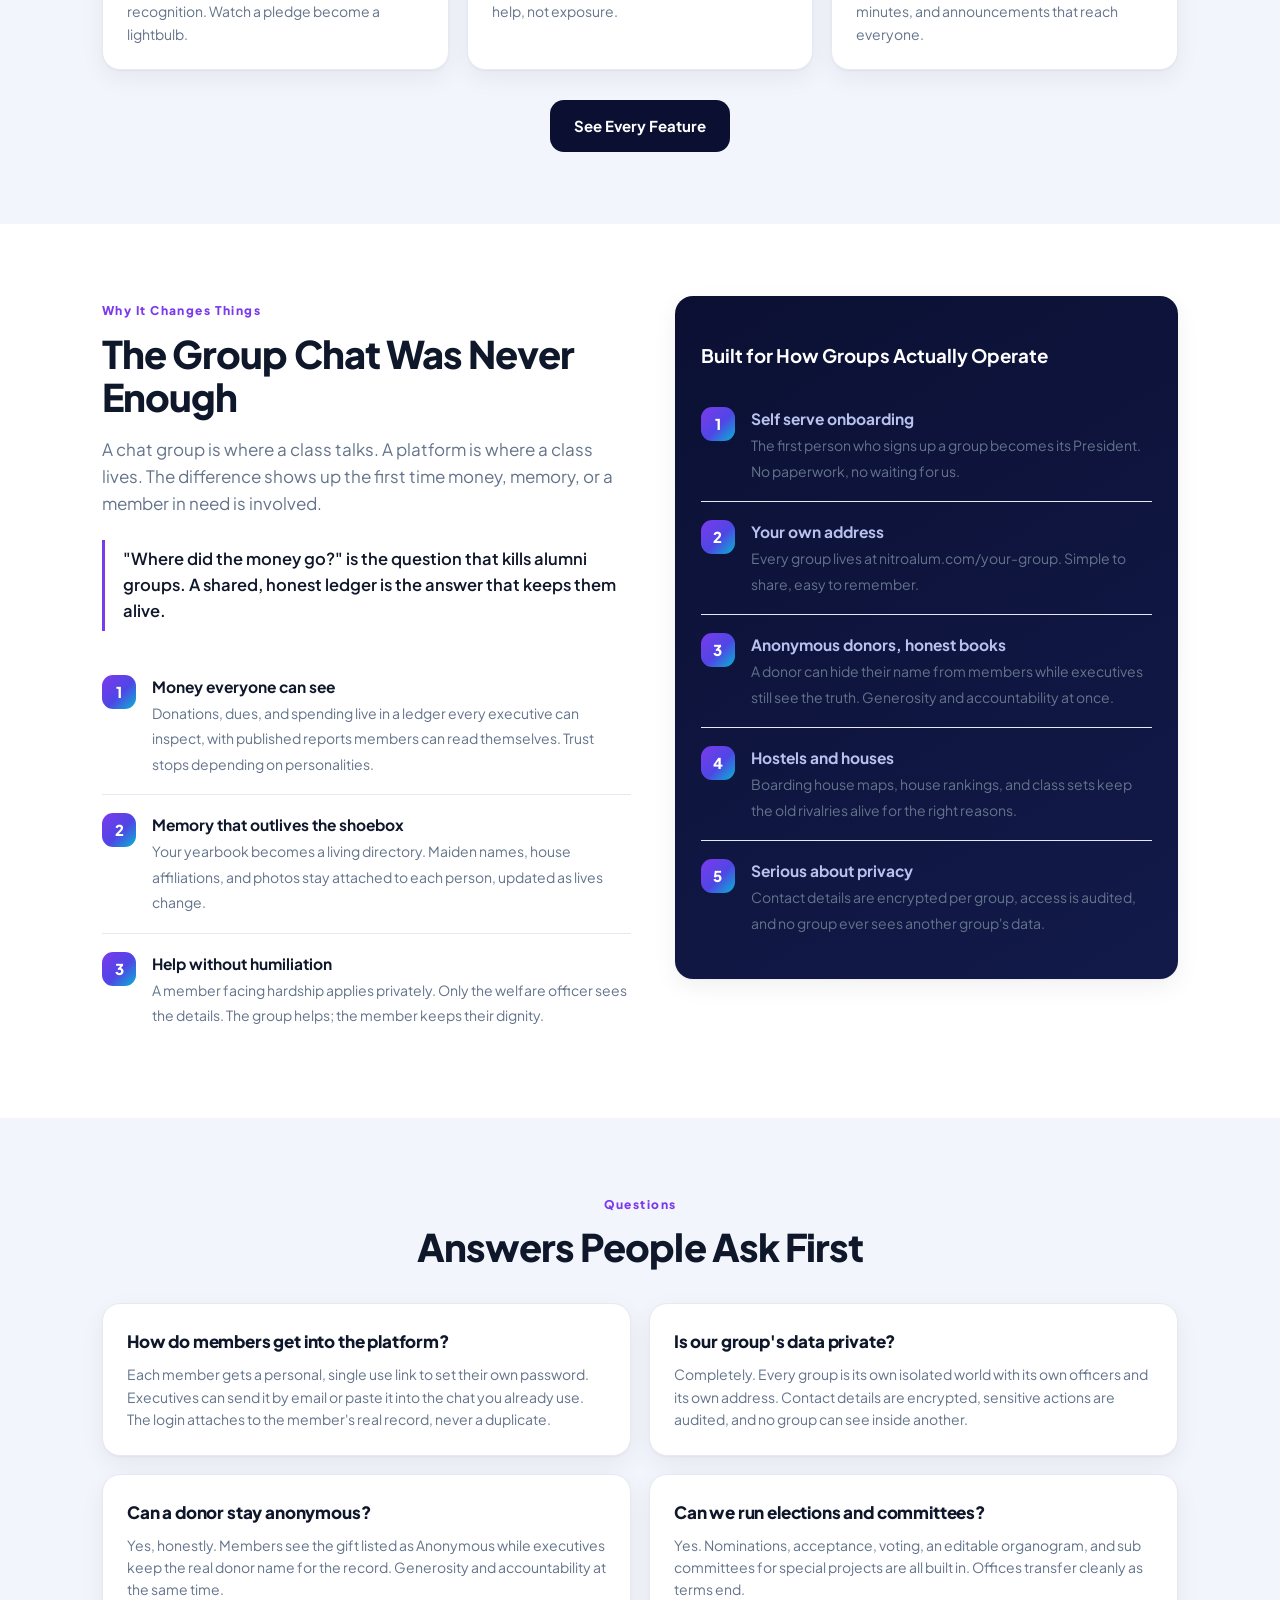
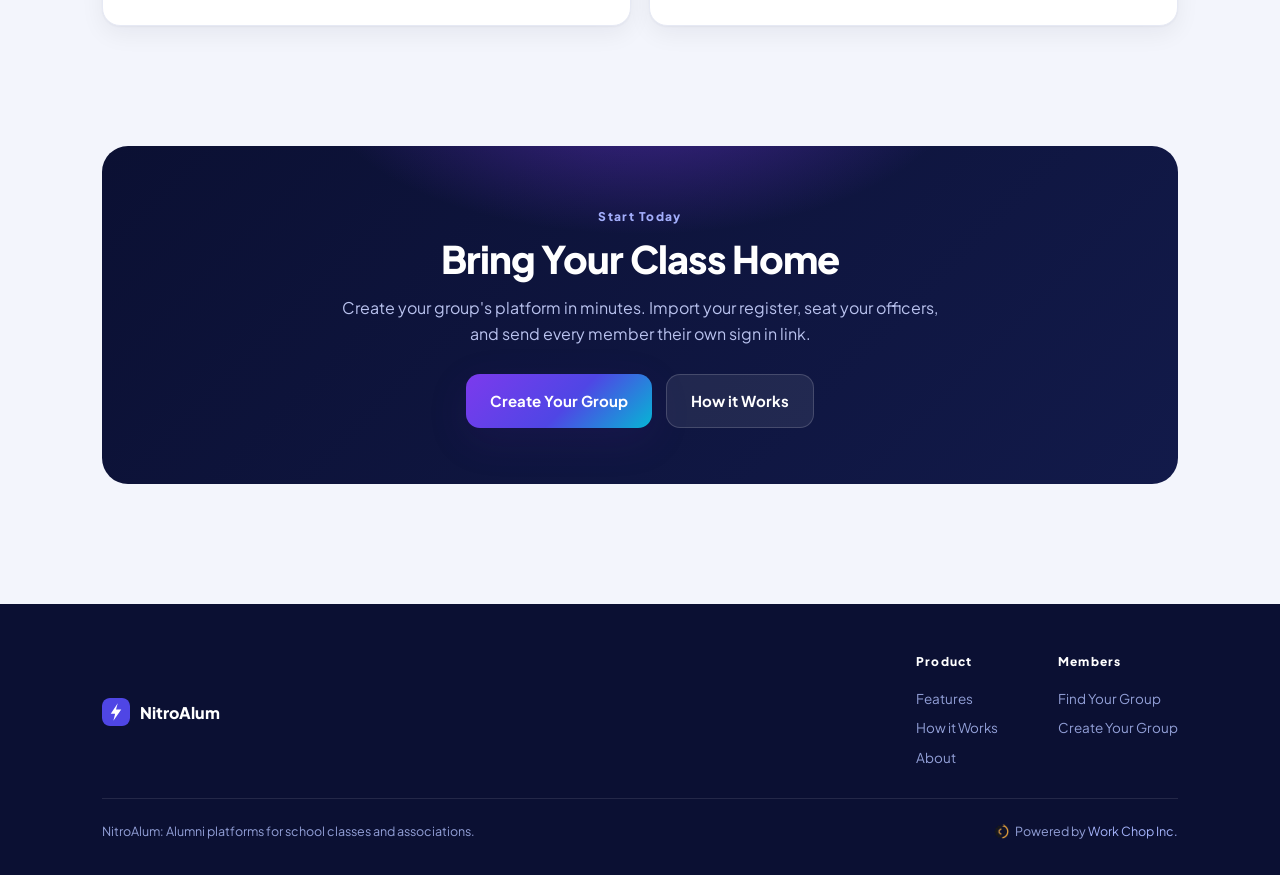
==== commit c2b4d542: "Align footer link columns to the left on mobile" ====
--- a/index.html
+++ b/index.html
@@ -27,7 +27,7 @@
   <link rel="apple-touch-icon" href="apple-touch-icon.png">
   <link rel="preload" href="fonts/plus-jakarta-sans-400.ttf" as="font" type="font/ttf" crossorigin>
   <link rel="preload" href="fonts/plus-jakarta-sans-800.ttf" as="font" type="font/ttf" crossorigin>
-  <link rel="stylesheet" href="styles.css?v=26ef428">
+  <link rel="stylesheet" href="styles.css?v=3">
   <script type="application/ld+json">
   {
     "@context": "https://schema.org",
--- a/styles.css
+++ b/styles.css
@@ -430,6 +430,7 @@
     border: 1px solid rgb(255 255 255 / 0.25);
     color: #e3e8ff;
   }
+  .site-foot .cols { margin-left: 0; gap: 44px; }
   .hero .wrap { padding: 60px 22px 70px; }
   .band { padding: 44px 24px; }
 }
@@ -446,7 +447,7 @@
     align-items: center;
   }
 }
-.hero-visual { display: flex; justify-content: center; }
+.hero-visual { display: flex; flex-direction: column; align-items: center; }
 .mock {
   width: 100%;
   max-width: 440px;
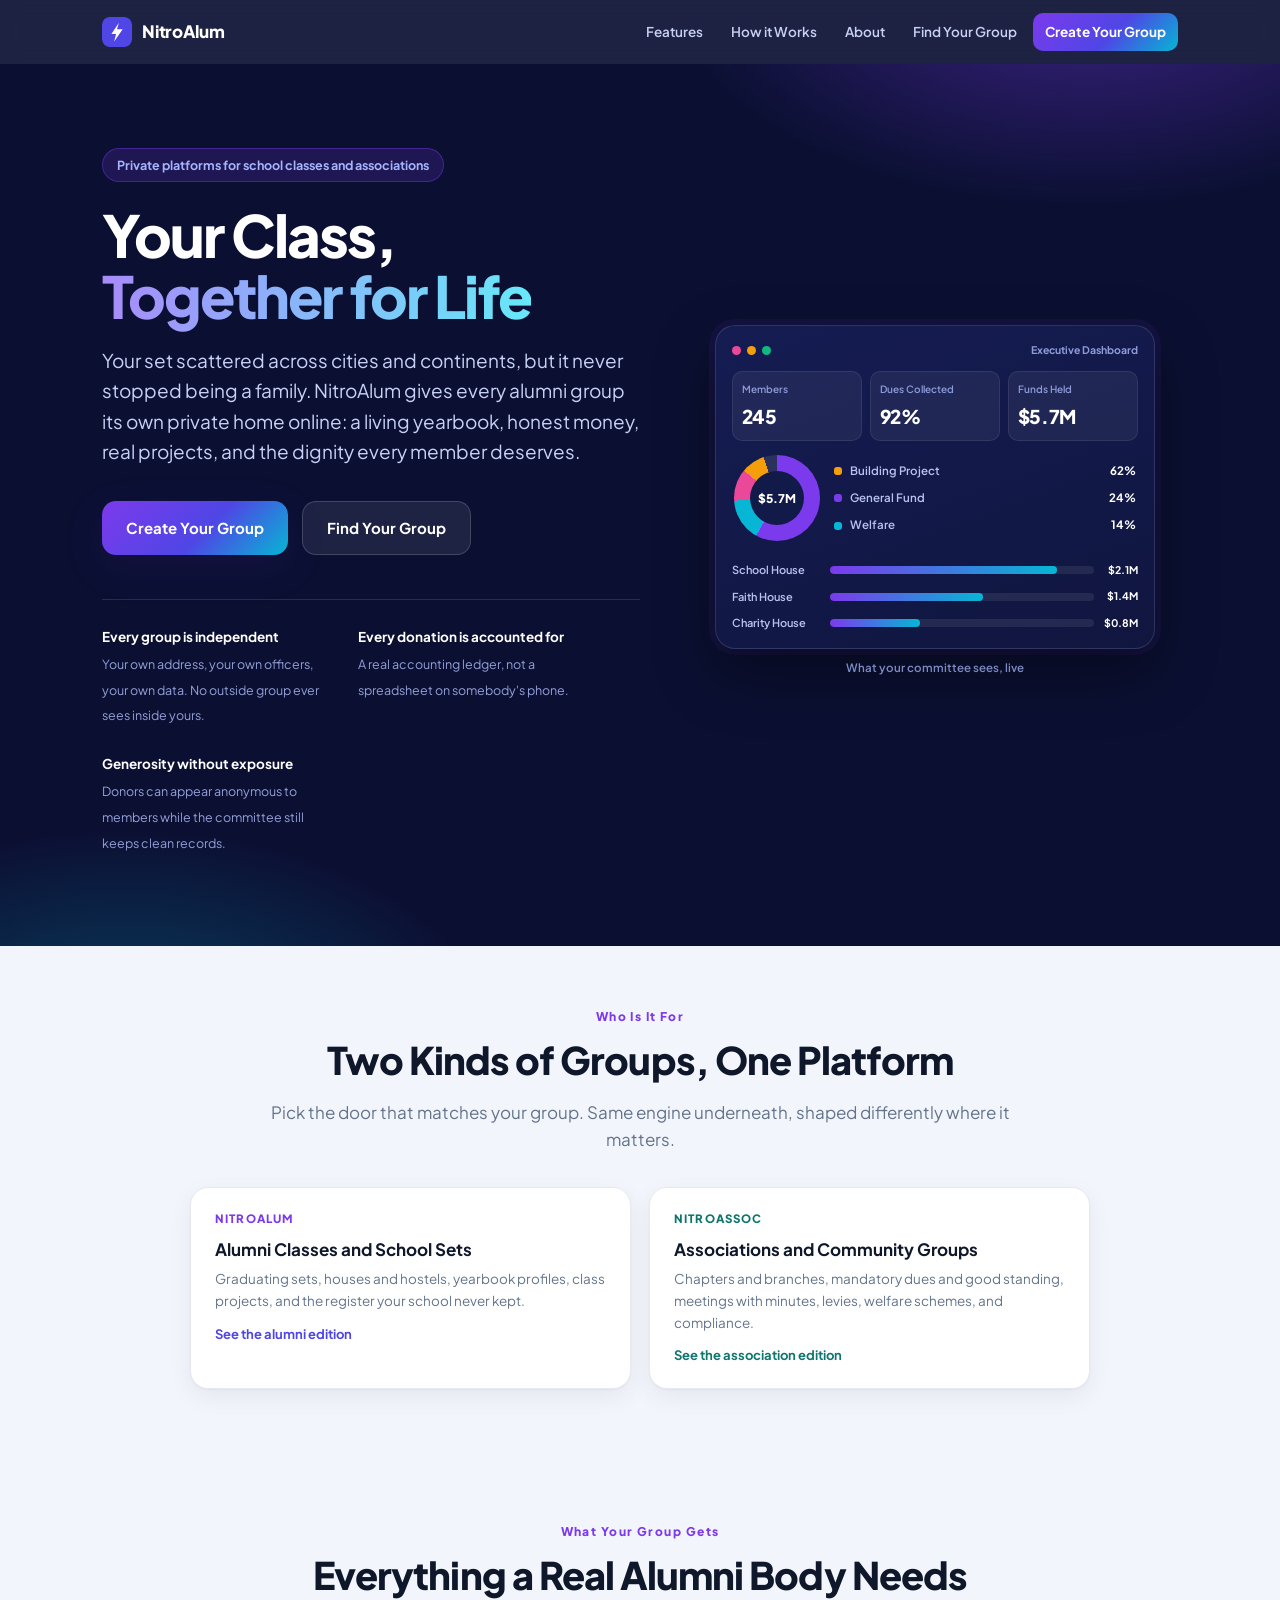
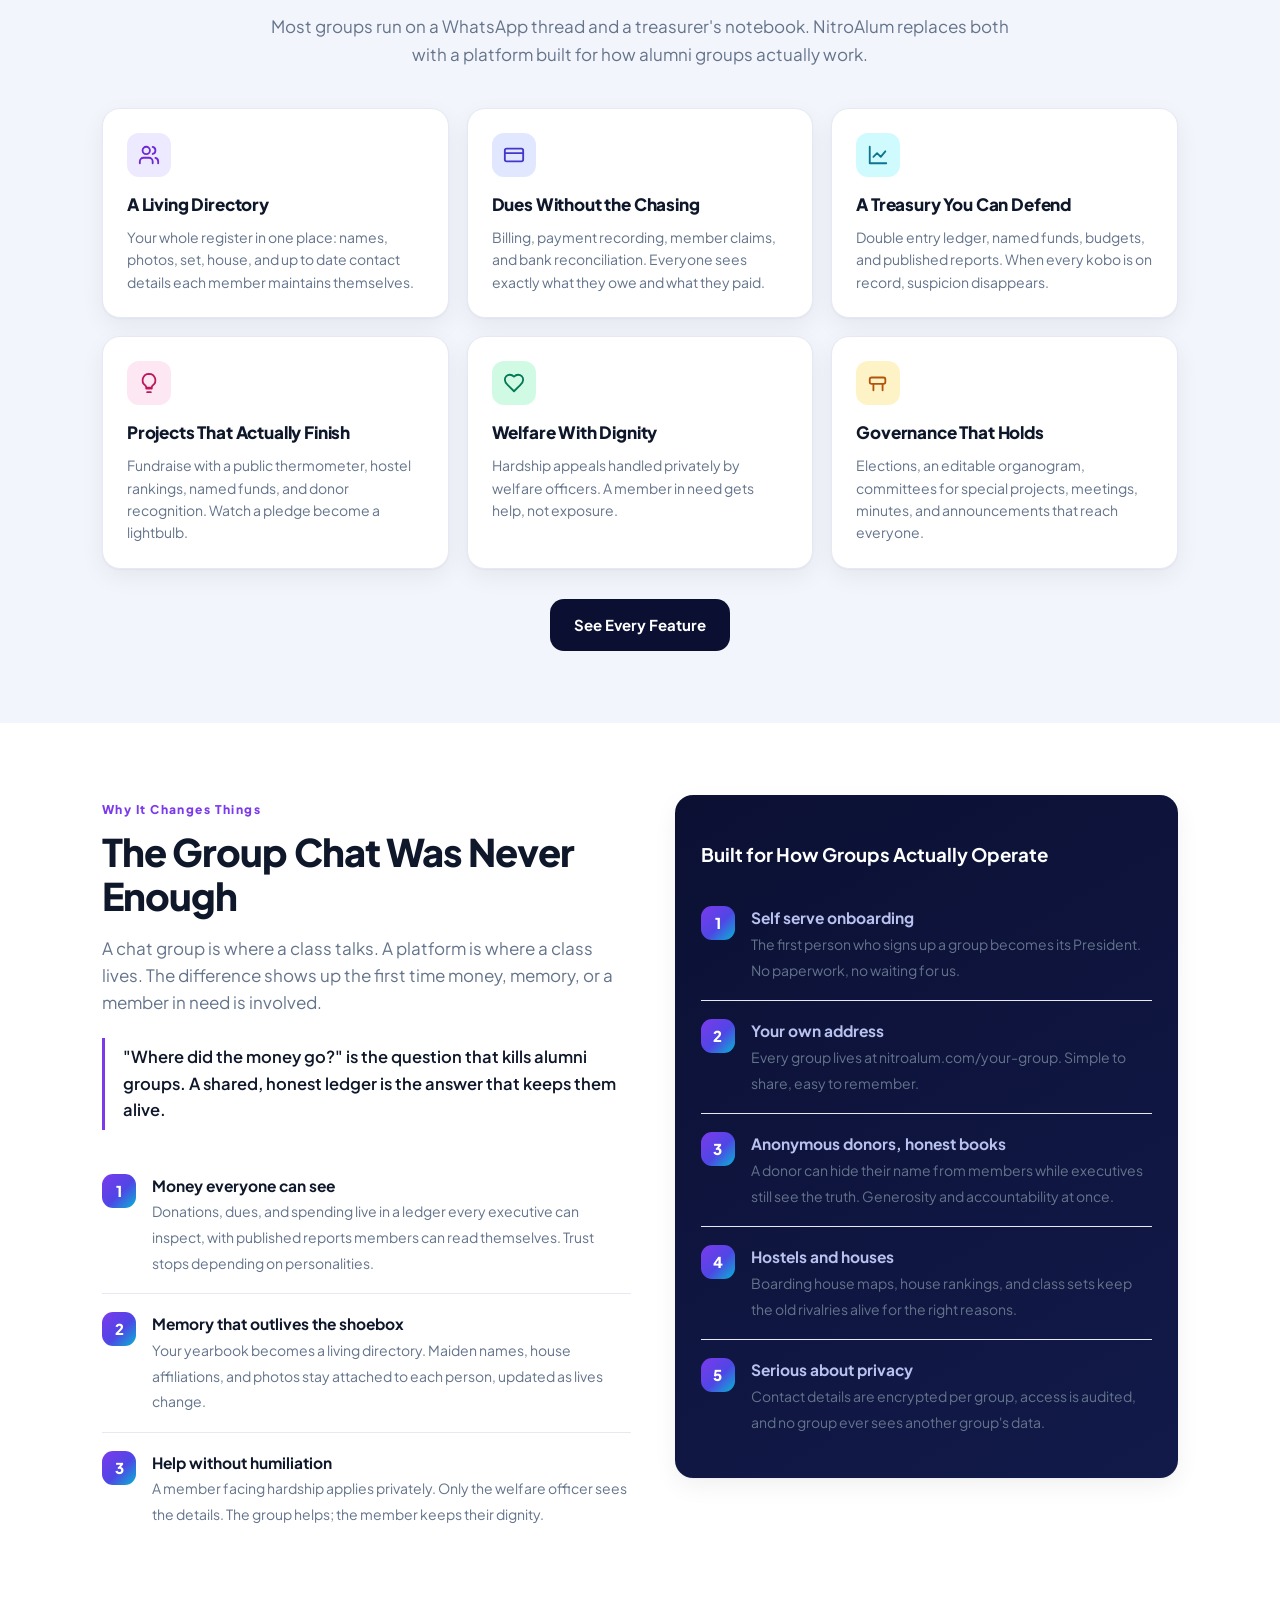
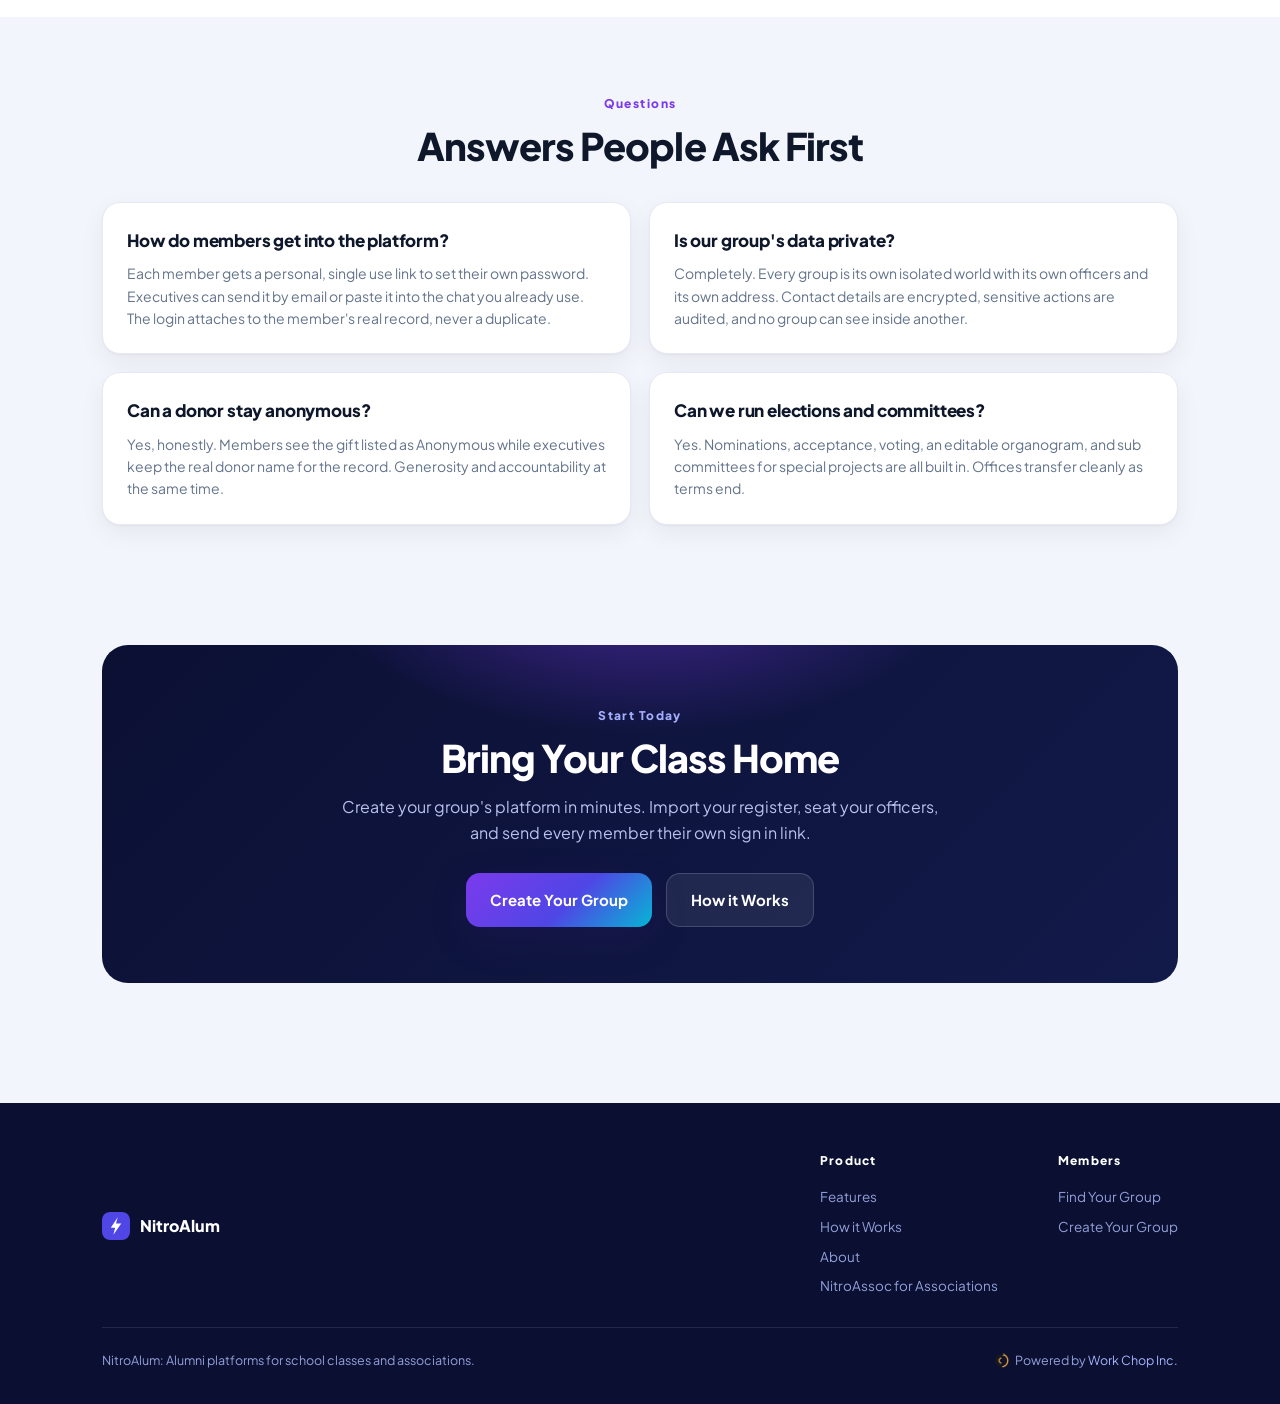
==== commit 5ddc0a3d: "Add the NitroAssoc branch for associations" ====
--- a/index.html
+++ b/index.html
@@ -14,20 +14,20 @@
   <meta property="og:url" content="https://www.nitroalum.com/">
   <meta property="og:site_name" content="NitroAlum">
   <meta property="og:locale" content="en_US">
-  <meta property="og:image" content="https://www.nitroalum.com/og-image.png">
+  <meta property="og:image" content="https://www.nitroalum.com/og-card-2026.png">
   <meta property="og:image:width" content="1200">
   <meta property="og:image:height" content="630">
   <meta property="og:image:alt" content="NitroAlum - private alumni platforms for school classes and associations">
   <meta name="twitter:card" content="summary_large_image">
   <meta name="twitter:title" content="NitroAlum - Your Class, Together for Life">
   <meta name="twitter:description" content="Every class and association gets its own private platform: directory, dues, transparent treasury, projects, welfare, elections, meetings.">
-  <meta name="twitter:image" content="https://www.nitroalum.com/og-image.png">
+  <meta name="twitter:image" content="https://www.nitroalum.com/og-card-2026.png">
   <link rel="icon" href="brand/mark.svg" type="image/svg+xml">
   <link rel="icon" href="favicon-32.png" type="image/png" sizes="32x32">
   <link rel="apple-touch-icon" href="apple-touch-icon.png">
   <link rel="preload" href="fonts/plus-jakarta-sans-400.ttf" as="font" type="font/ttf" crossorigin>
   <link rel="preload" href="fonts/plus-jakarta-sans-800.ttf" as="font" type="font/ttf" crossorigin>
-  <link rel="stylesheet" href="styles.css?v=3">
+  <link rel="stylesheet" href="styles.css?v=4">
   <script type="application/ld+json">
   {
     "@context": "https://schema.org",
@@ -134,6 +134,30 @@
   </div>
 </section>
 
+<section class="block" style="padding-top:56px;padding-bottom:56px">
+  <div class="wrap">
+    <div class="center">
+      <span class="kicker">Who Is It For</span>
+      <h2>Two Kinds of Groups, One Platform</h2>
+      <p class="lede">Pick the door that matches your group. Same engine underneath, shaped differently where it matters.</p>
+    </div>
+    <div class="aud">
+      <a href="features.html">
+        <div class="tag alum">NITROALUM</div>
+        <b>Alumni Classes and School Sets</b>
+        <span>Graduating sets, houses and hostels, yearbook profiles, class projects, and the register your school never kept.</span>
+        <span class="go alum">See the alumni edition</span>
+      </a>
+      <a href="associations.html">
+        <div class="tag assoc">NITROASSOC</div>
+        <b>Associations and Community Groups</b>
+        <span>Chapters and branches, mandatory dues and good standing, meetings with minutes, levies, welfare schemes, and compliance.</span>
+        <span class="go assoc">See the association edition</span>
+      </a>
+    </div>
+  </div>
+</section>
+
 <section class="block">
   <div class="wrap">
     <div class="center">
@@ -258,6 +282,7 @@
             <li><a href="features.html">Features</a></li>
             <li><a href="get-started.html">How it Works</a></li>
             <li><a href="about.html">About</a></li>
+            <li><a href="associations.html">NitroAssoc for Associations</a></li>
           </ul>
         </div>
         <div>
--- a/styles.css
+++ b/styles.css
@@ -530,3 +530,65 @@
   border-radius: 4px;
   vertical-align: -0.22em;
 }
+
+/* ---------- NitroAssoc edition theme ---------- */
+body.assoc {
+  --violet: #0f766e;
+  --indigo: #0d9488;
+  --cyan: #d97706;
+  --grad: linear-gradient(135deg, #0f766e, #0d9488 55%, #f59e0b);
+  --shadow-lg: 0 12px 40px rgb(15 118 110 / 0.16);
+}
+body.assoc .hero::before {
+  background:
+    radial-gradient(700px 380px at 85% -10%, rgb(15 118 110 / 0.55), transparent 60%),
+    radial-gradient(600px 340px at 10% 110%, rgb(217 119 6 / 0.25), transparent 60%);
+}
+body.assoc .hero .eyebrow {
+  color: #99f6e4;
+  background: rgb(15 118 110 / 0.25);
+  border-color: rgb(45 212 191 / 0.45);
+}
+body.assoc .hero h1 .grad {
+  background: linear-gradient(90deg, #5eead4, #fbbf24);
+  -webkit-background-clip: text;
+  background-clip: text;
+}
+body.assoc .site-head .cta { background: var(--grad); }
+.t-teal { background: #ccfbf1; color: #0f766e; }
+
+/* ---------- Audience split on the home page ---------- */
+.aud {
+  display: grid;
+  grid-template-columns: 1fr 1fr;
+  gap: 18px;
+  max-width: 900px;
+  margin: 34px auto 0;
+}
+.aud a {
+  display: block;
+  background: var(--card);
+  border: 1.5px solid var(--line);
+  border-radius: var(--r);
+  padding: 22px 24px;
+  text-decoration: none;
+  box-shadow: var(--shadow);
+  transition: border-color 0.15s, transform 0.15s;
+}
+.aud a:hover { border-color: var(--indigo); transform: translateY(-2px); }
+.aud .tag {
+  font-size: 11.5px;
+  font-weight: 800;
+  letter-spacing: 0.1em;
+  margin-bottom: 8px;
+}
+.aud .tag.alum { color: var(--violet); }
+.aud .tag.assoc { color: #0f766e; }
+.aud b { display: block; font-size: 17px; color: var(--ink); margin-bottom: 5px; }
+.aud span { font-size: 13.5px; color: var(--muted); display: block; }
+.aud .go { font-size: 13px; font-weight: 700; margin-top: 12px; display: block; }
+.aud .go.alum { color: var(--indigo); }
+.aud .go.assoc { color: #0f766e; }
+@media (max-width: 640px) {
+  .aud { grid-template-columns: 1fr; }
+}
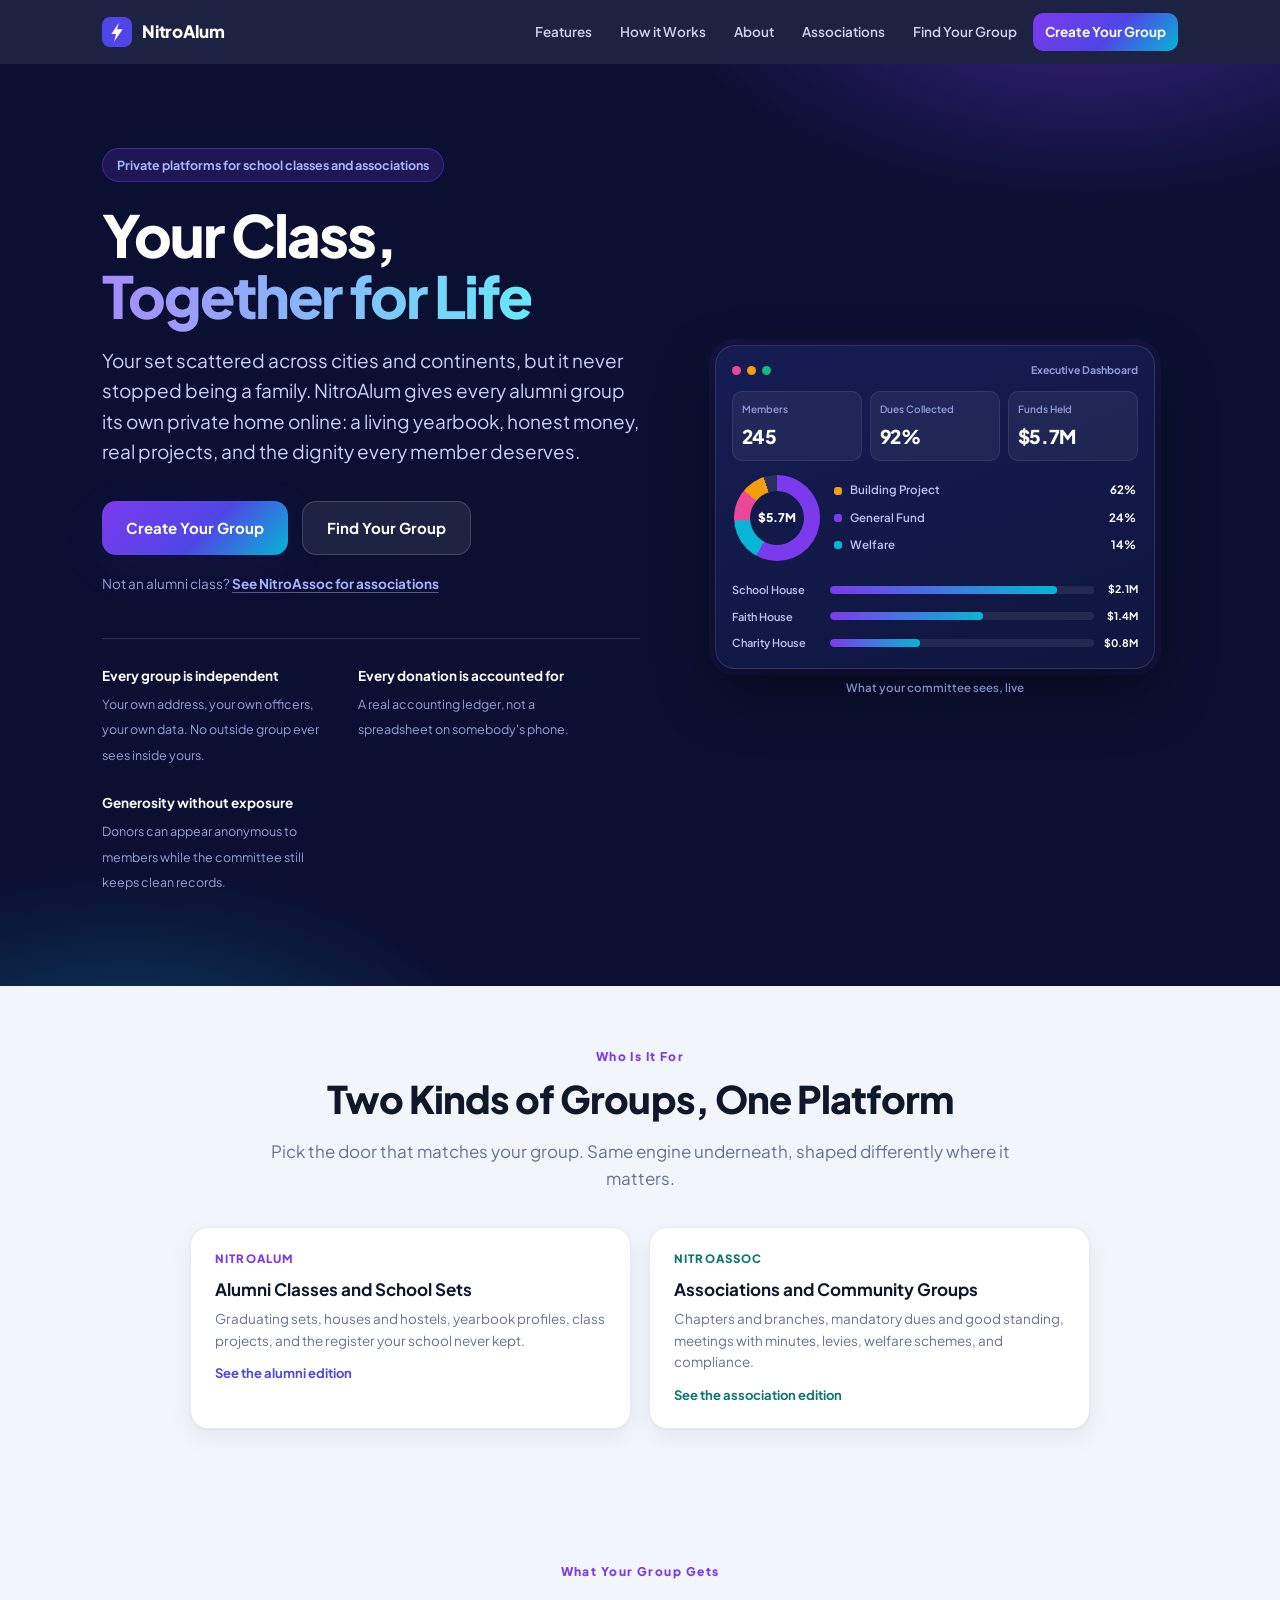
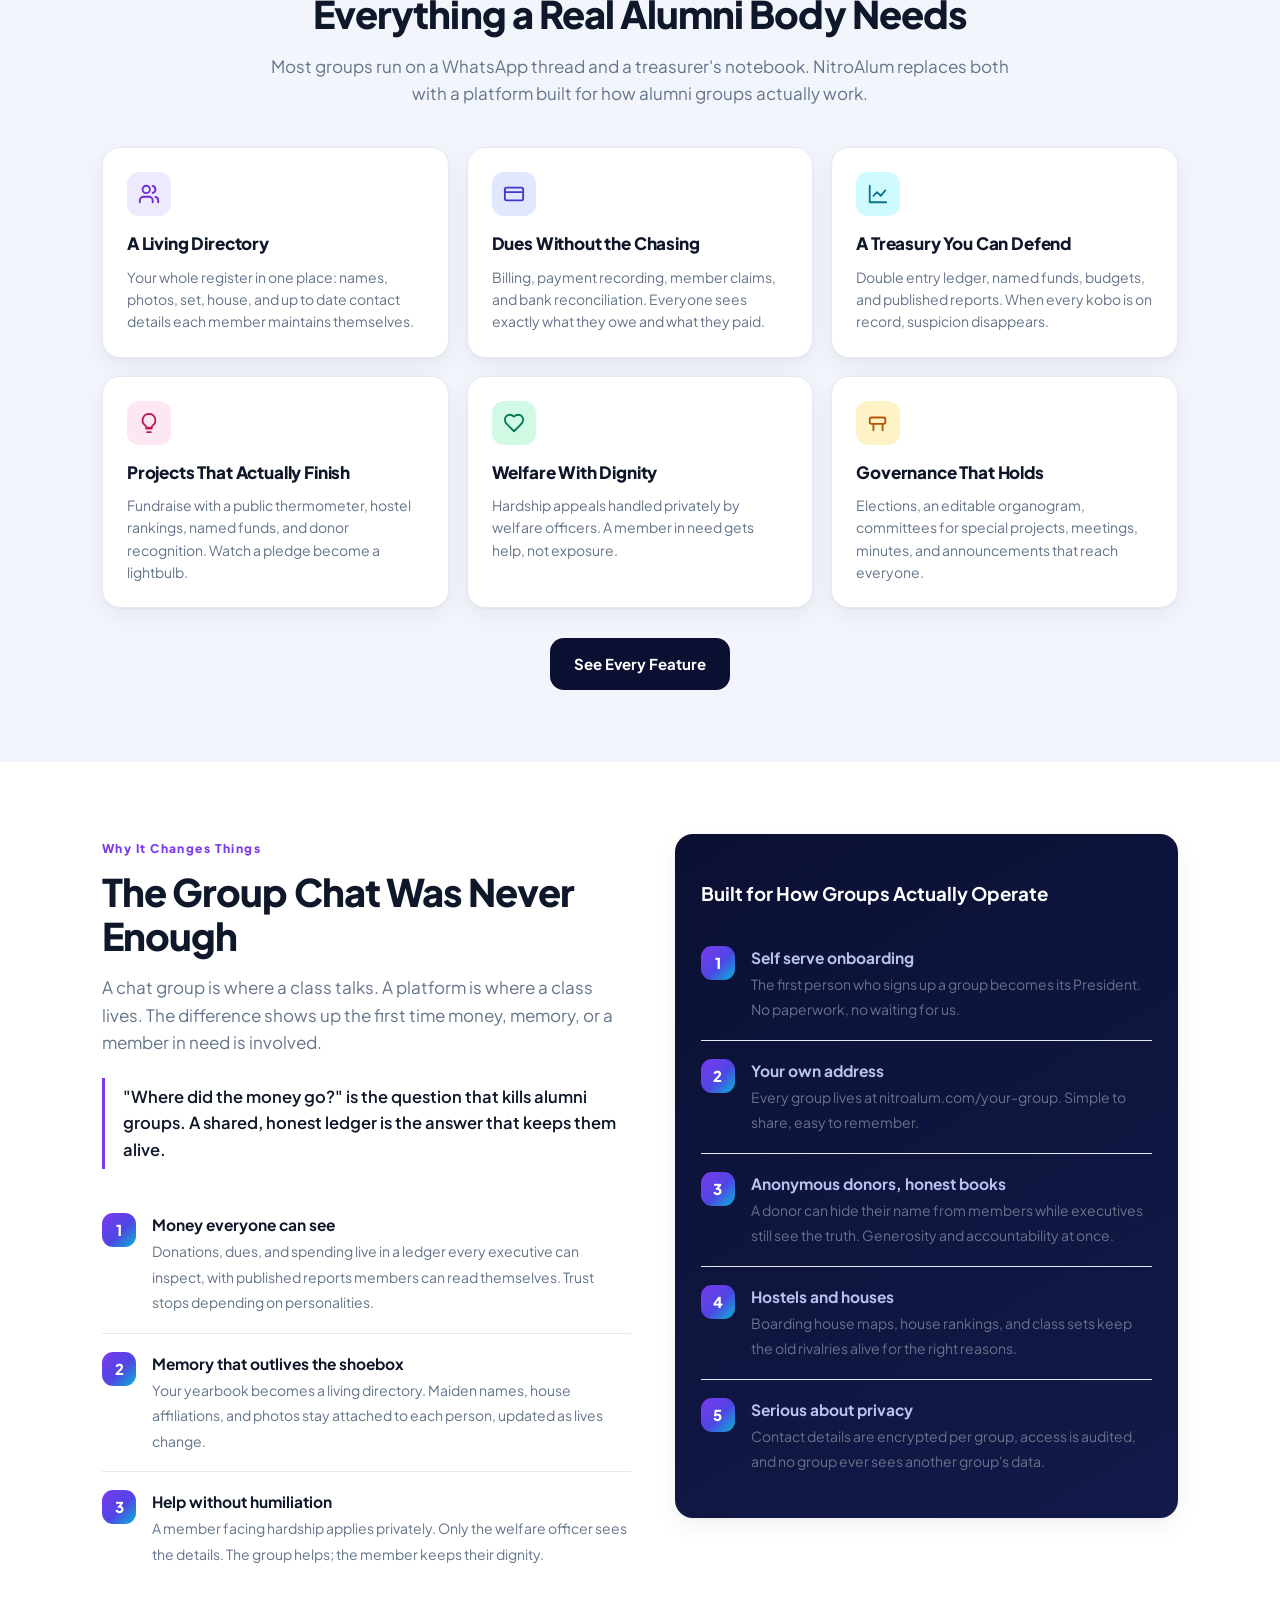
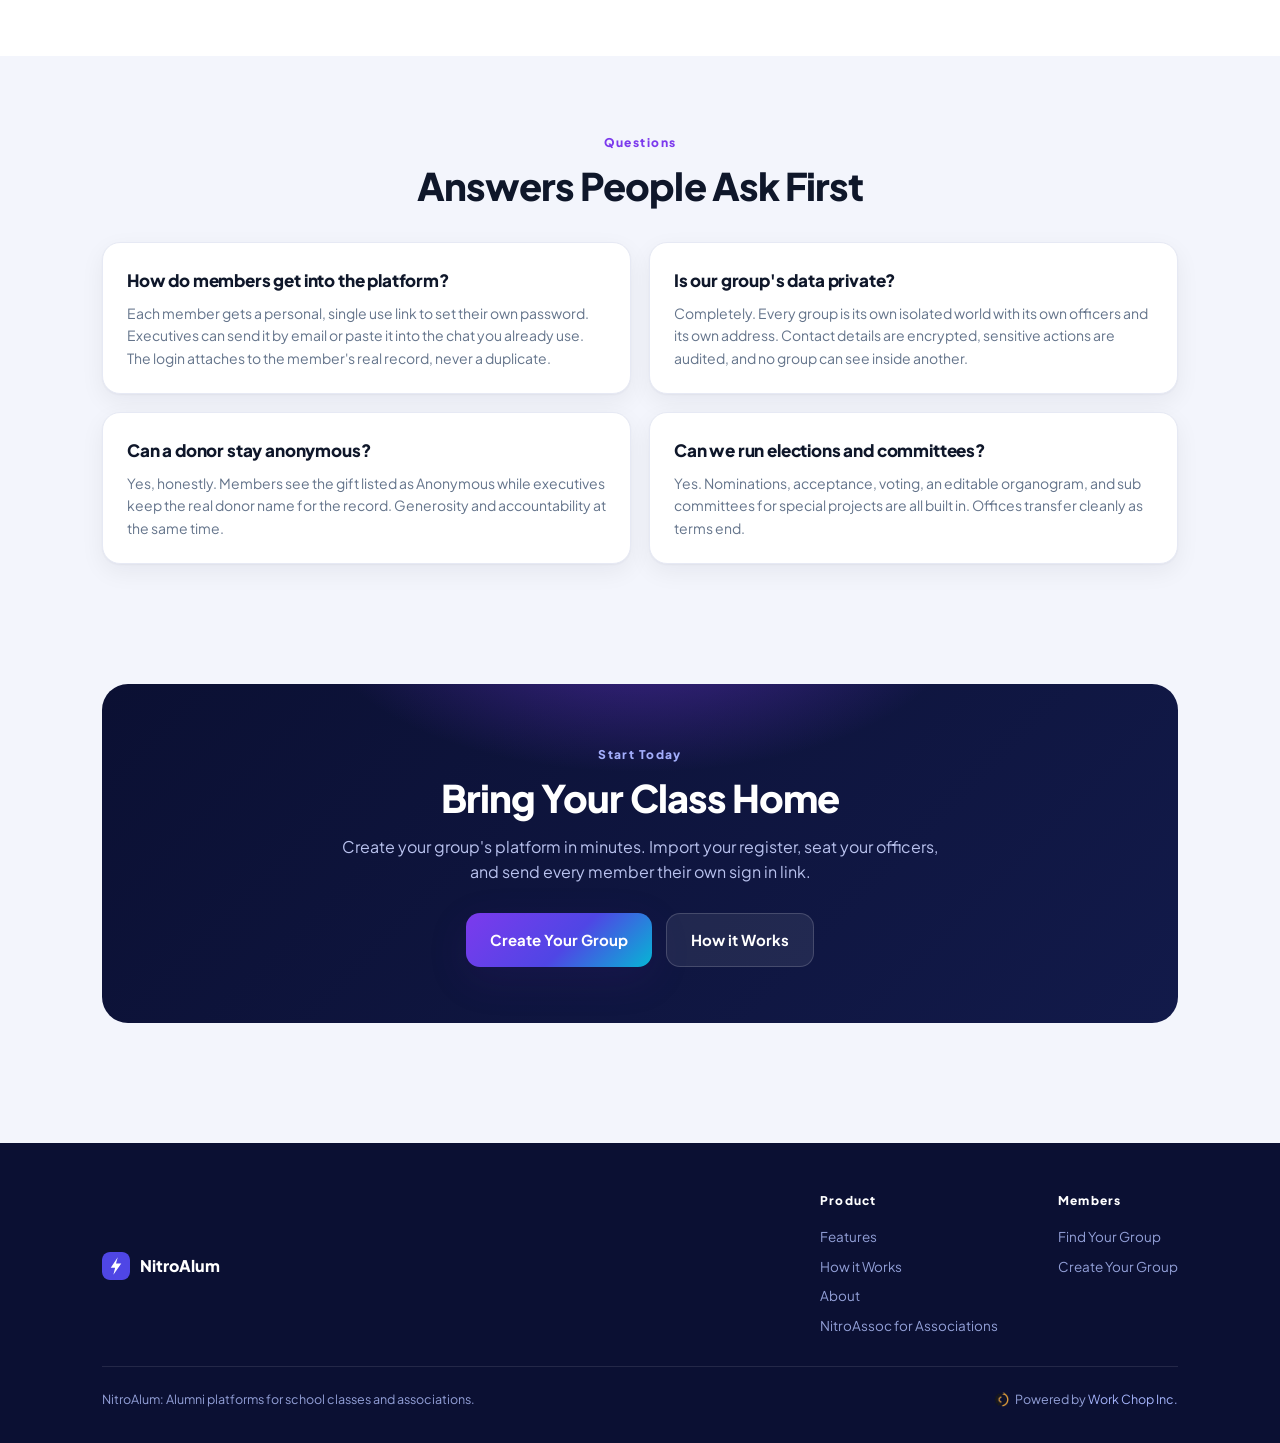
==== commit d3f4ee9f: "Surface the NitroAssoc branch above the fold" ====
--- a/index.html
+++ b/index.html
@@ -79,6 +79,7 @@
       <a class="hide-sm" href="features.html">Features</a>
       <a class="hide-sm" href="get-started.html">How it Works</a>
       <a class="hide-sm" href="about.html">About</a>
+      <a class="hide-sm" href="associations.html">Associations</a>
       <a class="nav-find" href="https://nitroalum.com/">Find Your Group</a>
       <a class="cta" href="https://nitroalum.com/sign-up">Create Your Group</a>
     </nav>
@@ -101,6 +102,7 @@
         <a class="btn primary" href="https://nitroalum.com/sign-up">Create Your Group</a>
         <a class="btn ghost" href="https://nitroalum.com/">Find Your Group</a>
       </div>
+      <p class="hero-branch">Not an alumni class? <a href="associations.html">See NitroAssoc for associations</a></p>
       <div class="proof">
         <div><b>Every group is independent</b><span>Your own address, your own officers, your own data. No outside group ever sees inside yours.</span></div>
         <div><b>Every donation is accounted for</b><span>A real accounting ledger, not a spreadsheet on somebody's phone.</span></div>
--- a/styles.css
+++ b/styles.css
@@ -592,3 +592,7 @@
 @media (max-width: 640px) {
   .aud { grid-template-columns: 1fr; }
 }
+
+.hero .hero-branch { margin: 18px 0 0; font-size: 13.5px; color: #93a0d8; }
+.hero .hero-branch a { color: #a5b4fc; font-weight: 700; text-decoration: none; border-bottom: 1px solid rgb(165 180 252 / 0.45); }
+.hero .hero-branch a:hover { color: #fff; }
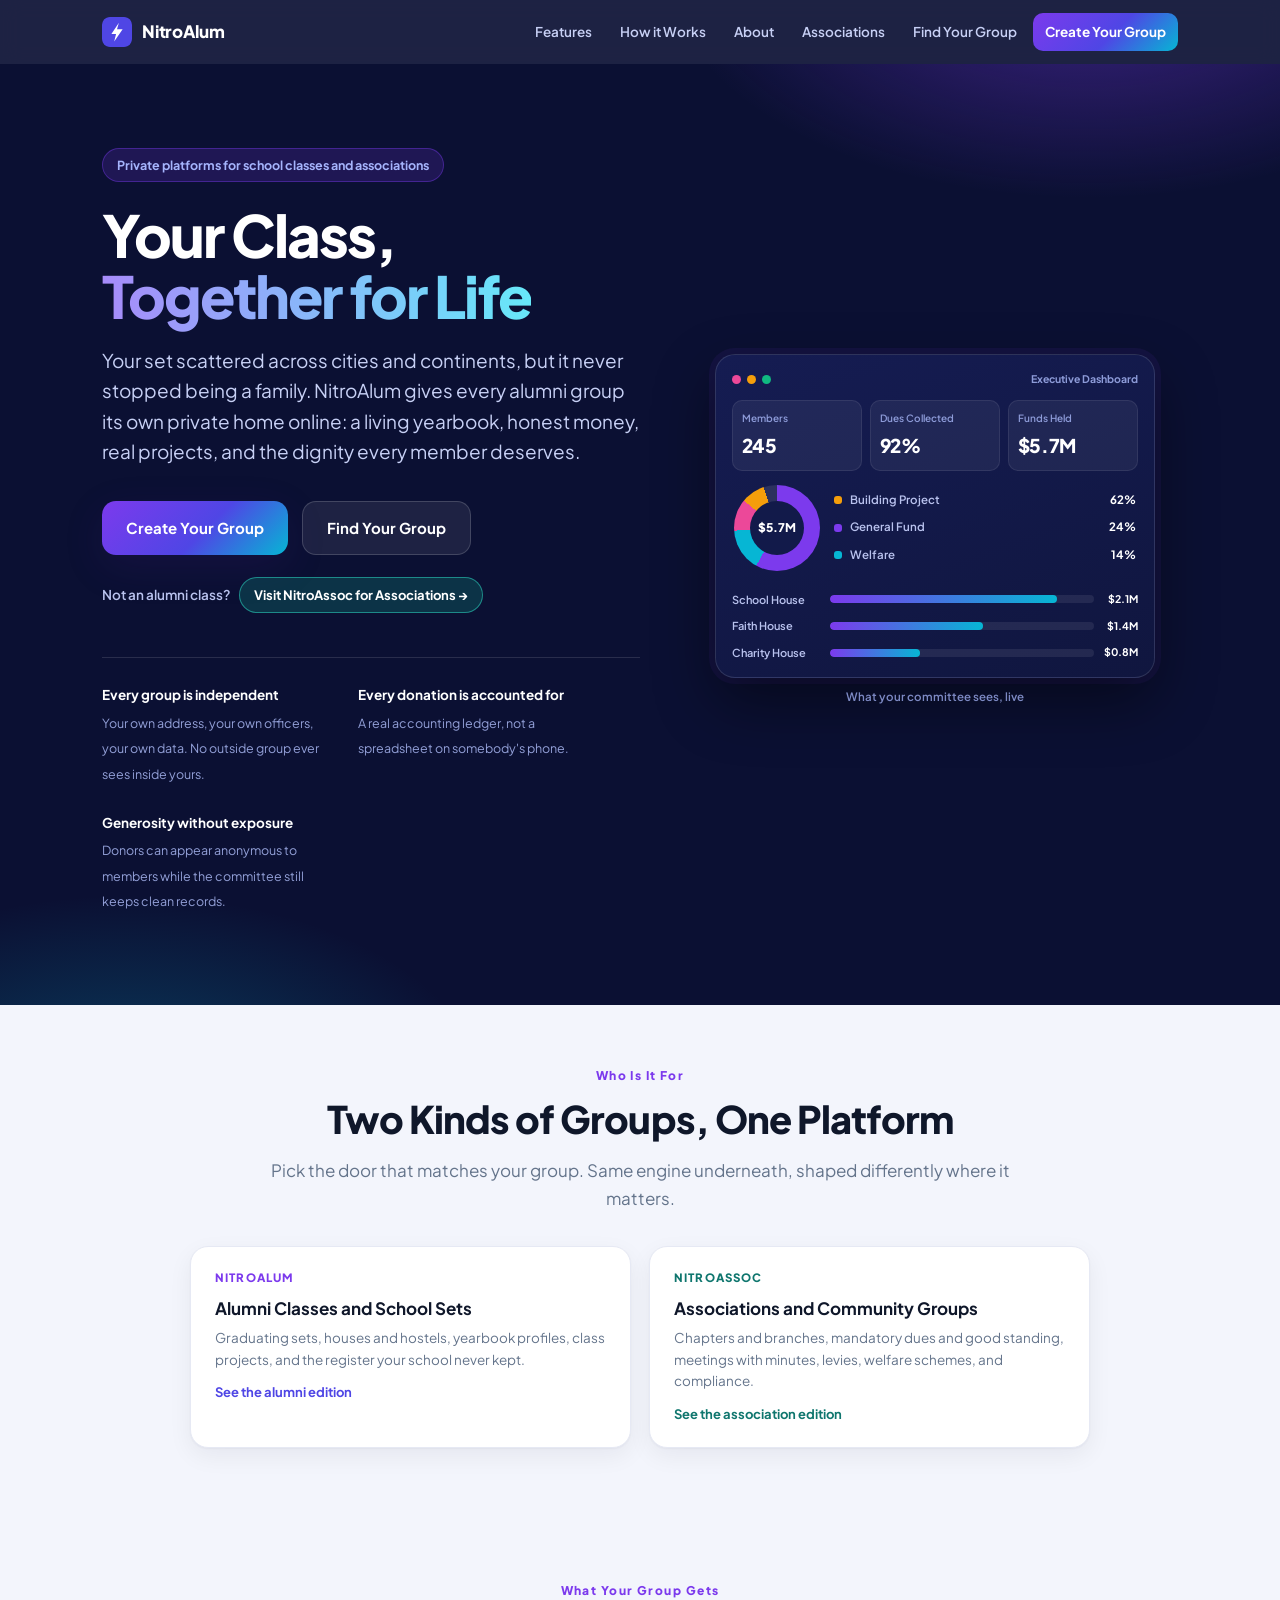
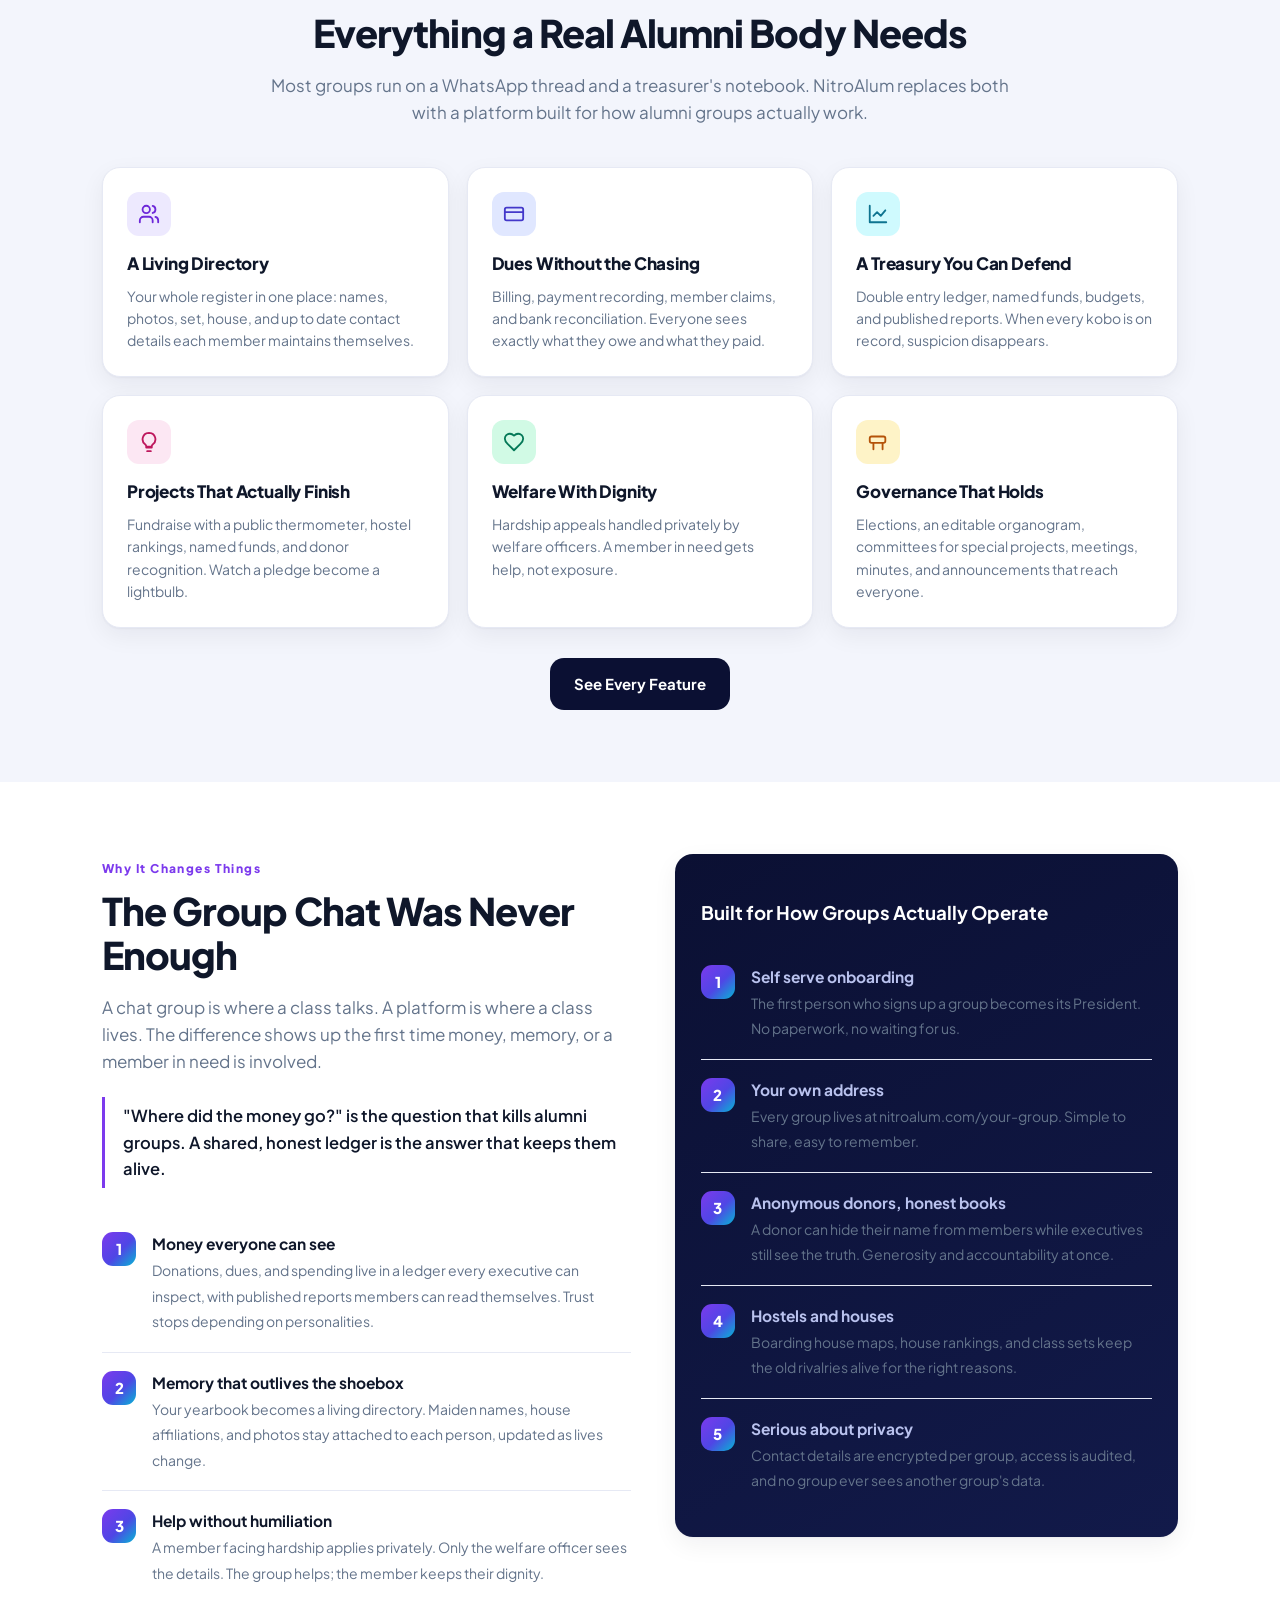
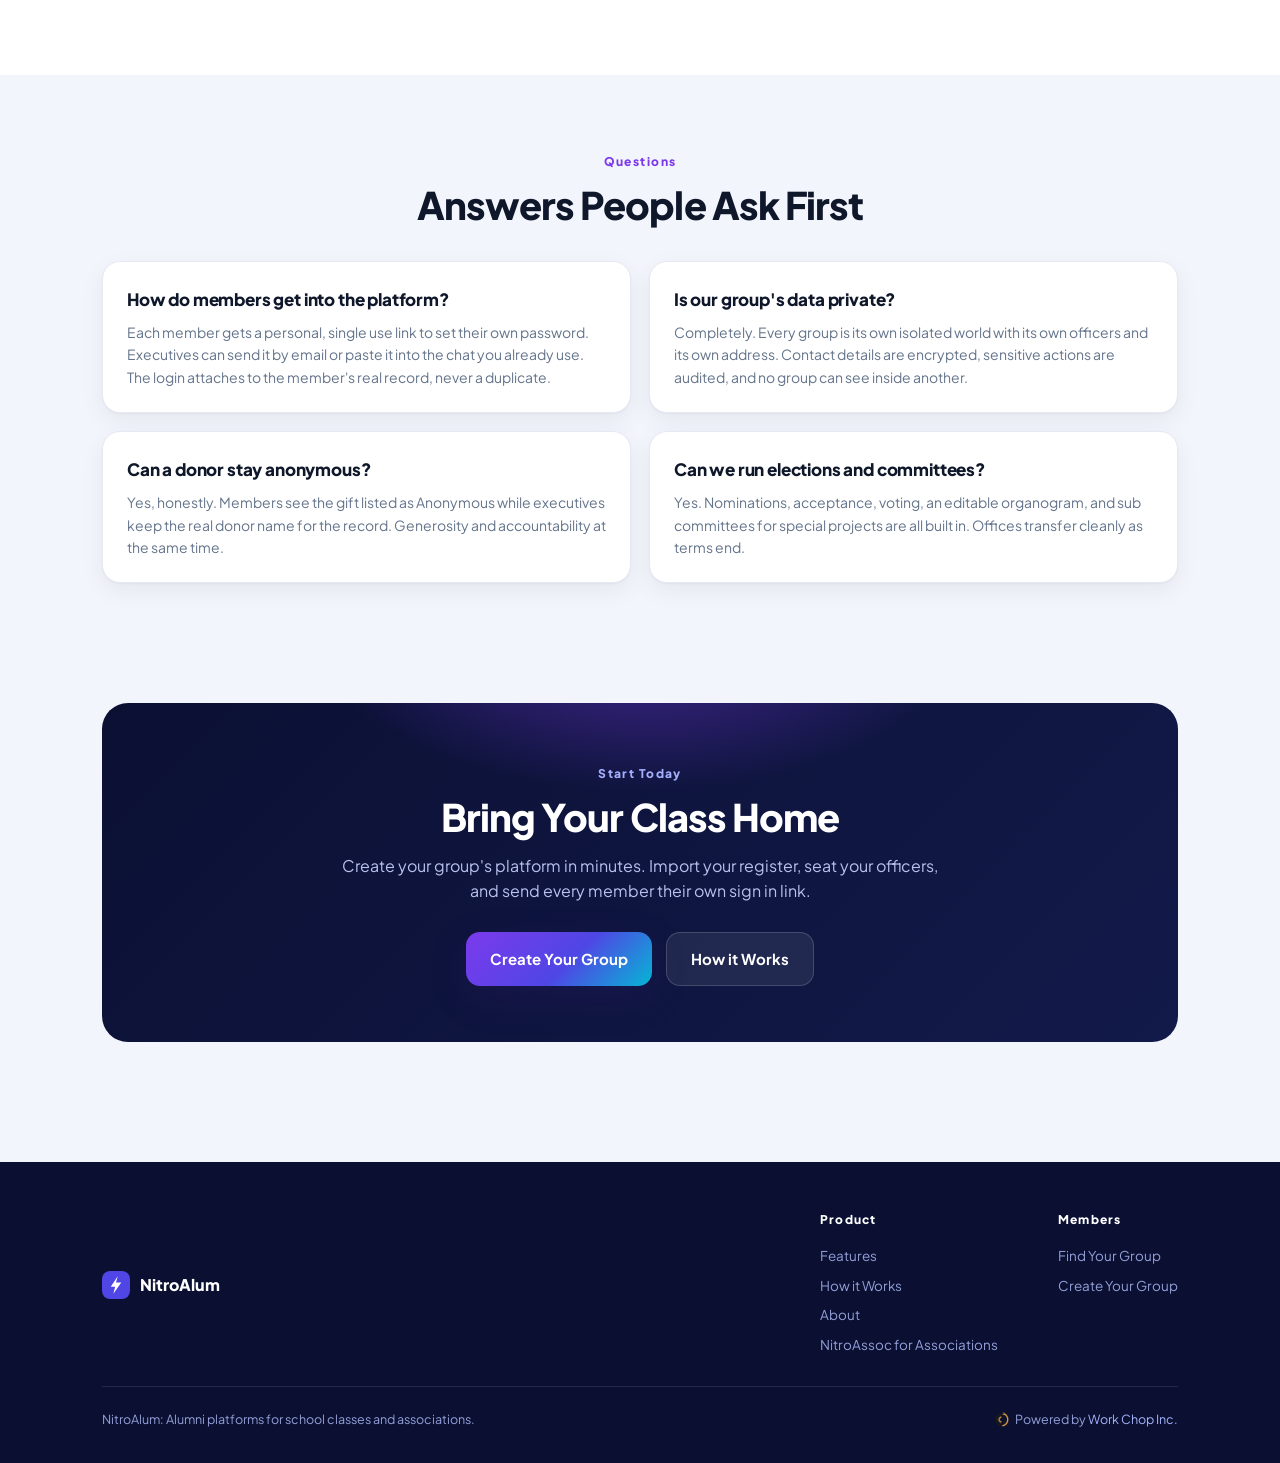
==== commit b52fe530: "Make the NitroAssoc hero cue a visible pill" ====
--- a/index.html
+++ b/index.html
@@ -102,7 +102,7 @@
         <a class="btn primary" href="https://nitroalum.com/sign-up">Create Your Group</a>
         <a class="btn ghost" href="https://nitroalum.com/">Find Your Group</a>
       </div>
-      <p class="hero-branch">Not an alumni class? <a href="associations.html">See NitroAssoc for associations</a></p>
+      <p class="hero-branch">Not an alumni class? <a class="hero-branch-pill" href="associations.html">Visit NitroAssoc for Associations &rarr;</a></p>
       <div class="proof">
         <div><b>Every group is independent</b><span>Your own address, your own officers, your own data. No outside group ever sees inside yours.</span></div>
         <div><b>Every donation is accounted for</b><span>A real accounting ledger, not a spreadsheet on somebody's phone.</span></div>
--- a/styles.css
+++ b/styles.css
@@ -593,6 +593,18 @@
   .aud { grid-template-columns: 1fr; }
 }
 
-.hero .hero-branch { margin: 18px 0 0; font-size: 13.5px; color: #93a0d8; }
-.hero .hero-branch a { color: #a5b4fc; font-weight: 700; text-decoration: none; border-bottom: 1px solid rgb(165 180 252 / 0.45); }
-.hero .hero-branch a:hover { color: #fff; }
+.hero .hero-branch { margin: 22px 0 0; font-size: 13.5px; color: #b9c2ee; font-weight: 600; }
+.hero .hero-branch-pill {
+  display: inline-block;
+  margin-left: 6px;
+  padding: 7px 14px;
+  border-radius: 99px;
+  font-weight: 700;
+  font-size: 13px;
+  color: #fff;
+  text-decoration: none;
+  background: rgb(15 118 110 / 0.35);
+  border: 1px solid rgb(45 212 191 / 0.55);
+  transition: background 0.15s, border-color 0.15s;
+}
+.hero .hero-branch-pill:hover { background: rgb(15 118 110 / 0.6); border-color: #5eead4; }
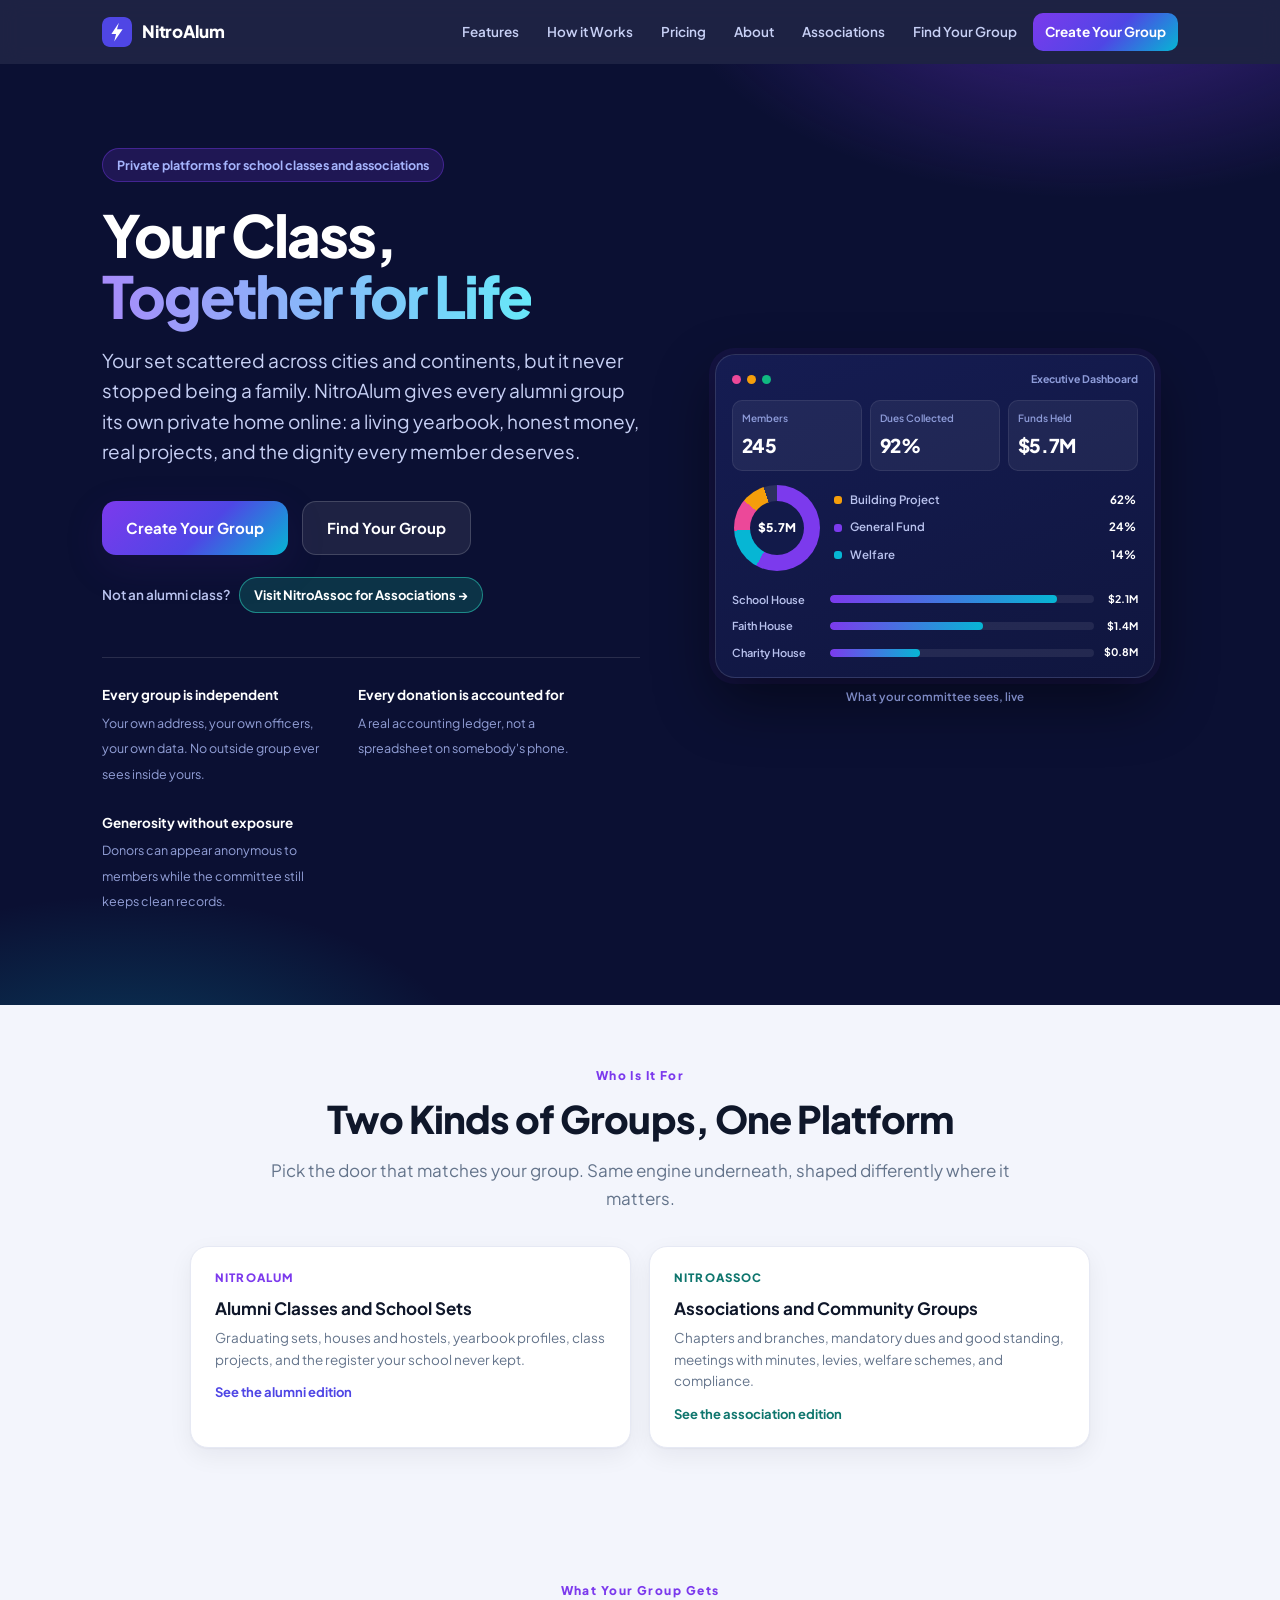
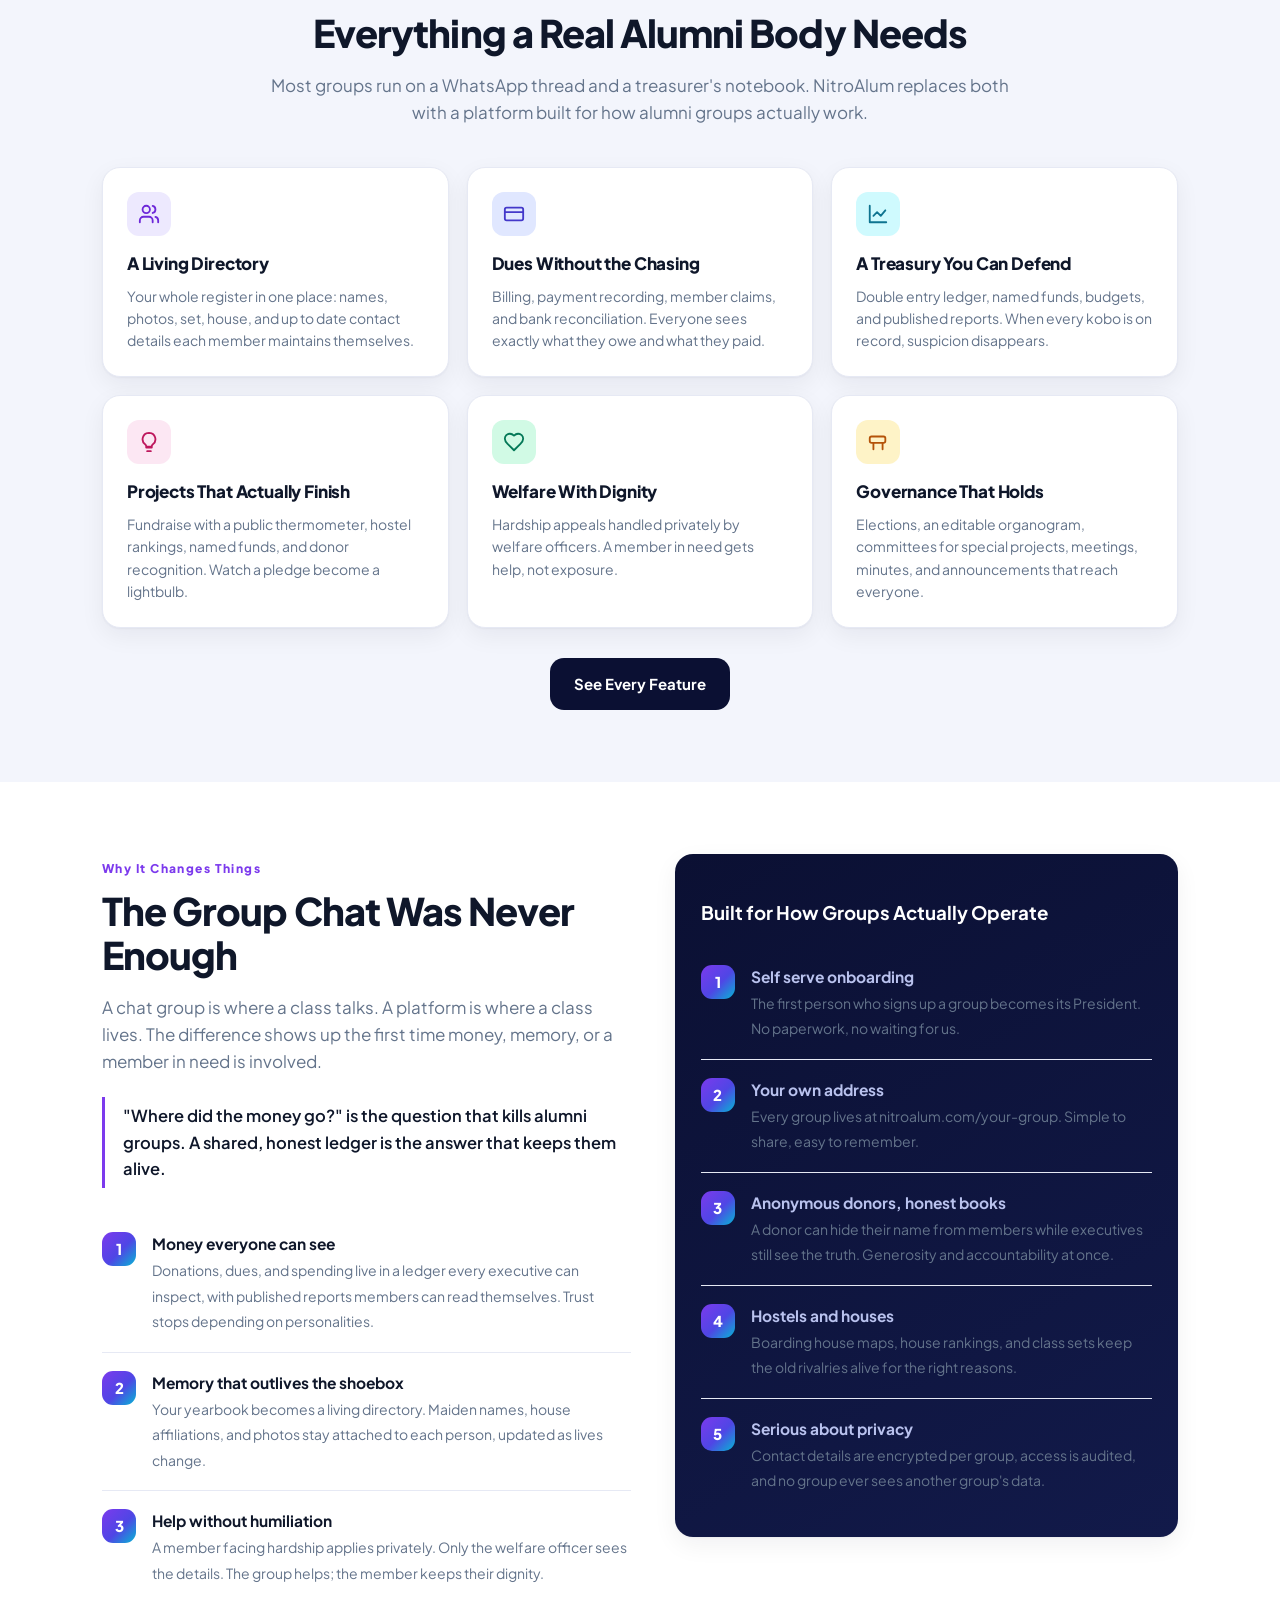
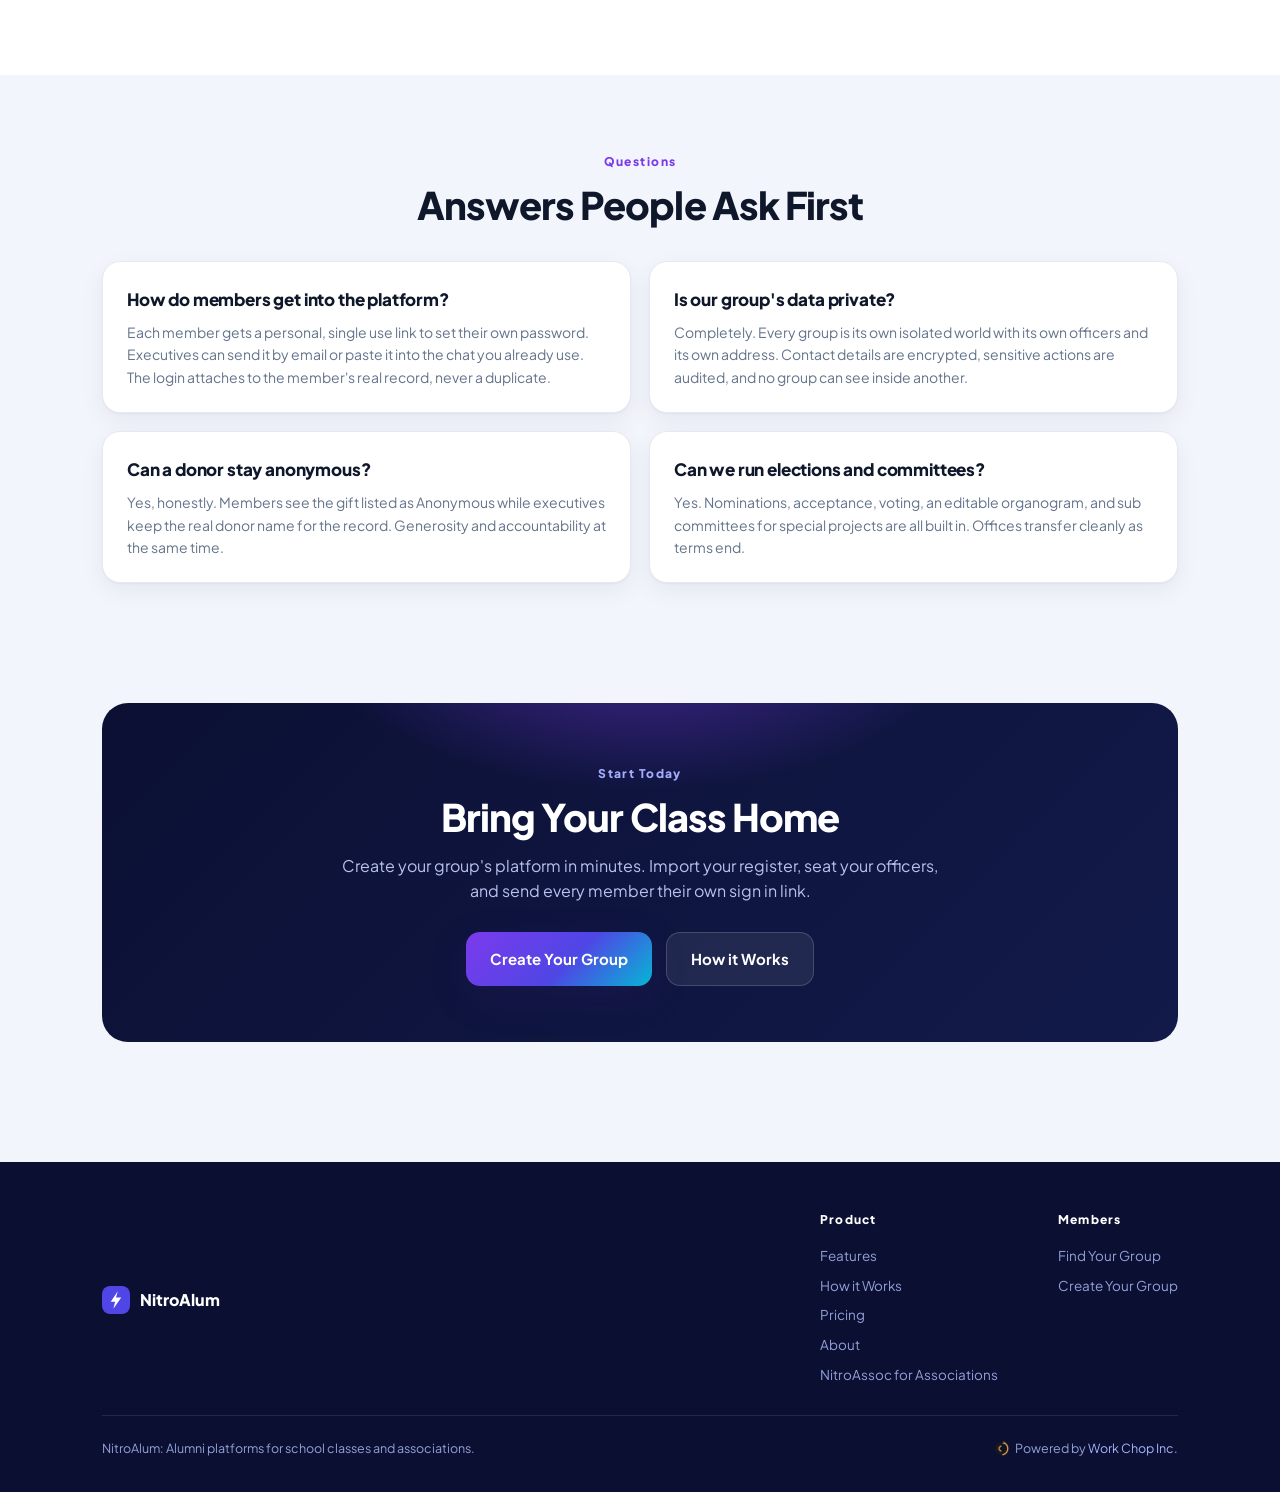
==== commit b5ef09fb: "Add Pricing page with USD and Nigeria plan tables Mirrors the approved pricing document: US dollar a" ====
--- a/index.html
+++ b/index.html
@@ -27,7 +27,7 @@
   <link rel="apple-touch-icon" href="apple-touch-icon.png">
   <link rel="preload" href="fonts/plus-jakarta-sans-400.ttf" as="font" type="font/ttf" crossorigin>
   <link rel="preload" href="fonts/plus-jakarta-sans-800.ttf" as="font" type="font/ttf" crossorigin>
-  <link rel="stylesheet" href="styles.css?v=4">
+  <link rel="stylesheet" href="styles.css?v=5">
   <script type="application/ld+json">
   {
     "@context": "https://schema.org",
@@ -78,6 +78,7 @@
     <nav aria-label="Main">
       <a class="hide-sm" href="features.html">Features</a>
       <a class="hide-sm" href="get-started.html">How it Works</a>
+      <a class="hide-sm" href="pricing.html">Pricing</a>
       <a class="hide-sm" href="about.html">About</a>
       <a class="hide-sm" href="associations.html">Associations</a>
       <a class="nav-find" href="https://nitroalum.com/">Find Your Group</a>
@@ -283,6 +284,7 @@
           <ul>
             <li><a href="features.html">Features</a></li>
             <li><a href="get-started.html">How it Works</a></li>
+            <li><a href="pricing.html">Pricing</a></li>
             <li><a href="about.html">About</a></li>
             <li><a href="associations.html">NitroAssoc for Associations</a></li>
           </ul>
--- a/styles.css
+++ b/styles.css
@@ -432,6 +432,9 @@
   }
   .site-foot .cols { margin-left: 0; gap: 44px; }
   .hero .wrap { padding: 60px 22px 70px; }
+  .hero .eyebrow { font-size: 11px; padding: 6px 10px; white-space: nowrap; }
+  .hero .hero-branch { margin-top: 26px; }
+  .hero .hero-branch-pill { display: block; width: fit-content; margin: 10px 0 0; padding: 9px 16px; font-size: 13.5px; }
   .band { padding: 44px 24px; }
 }
 @media (prefers-reduced-motion: reduce) {
